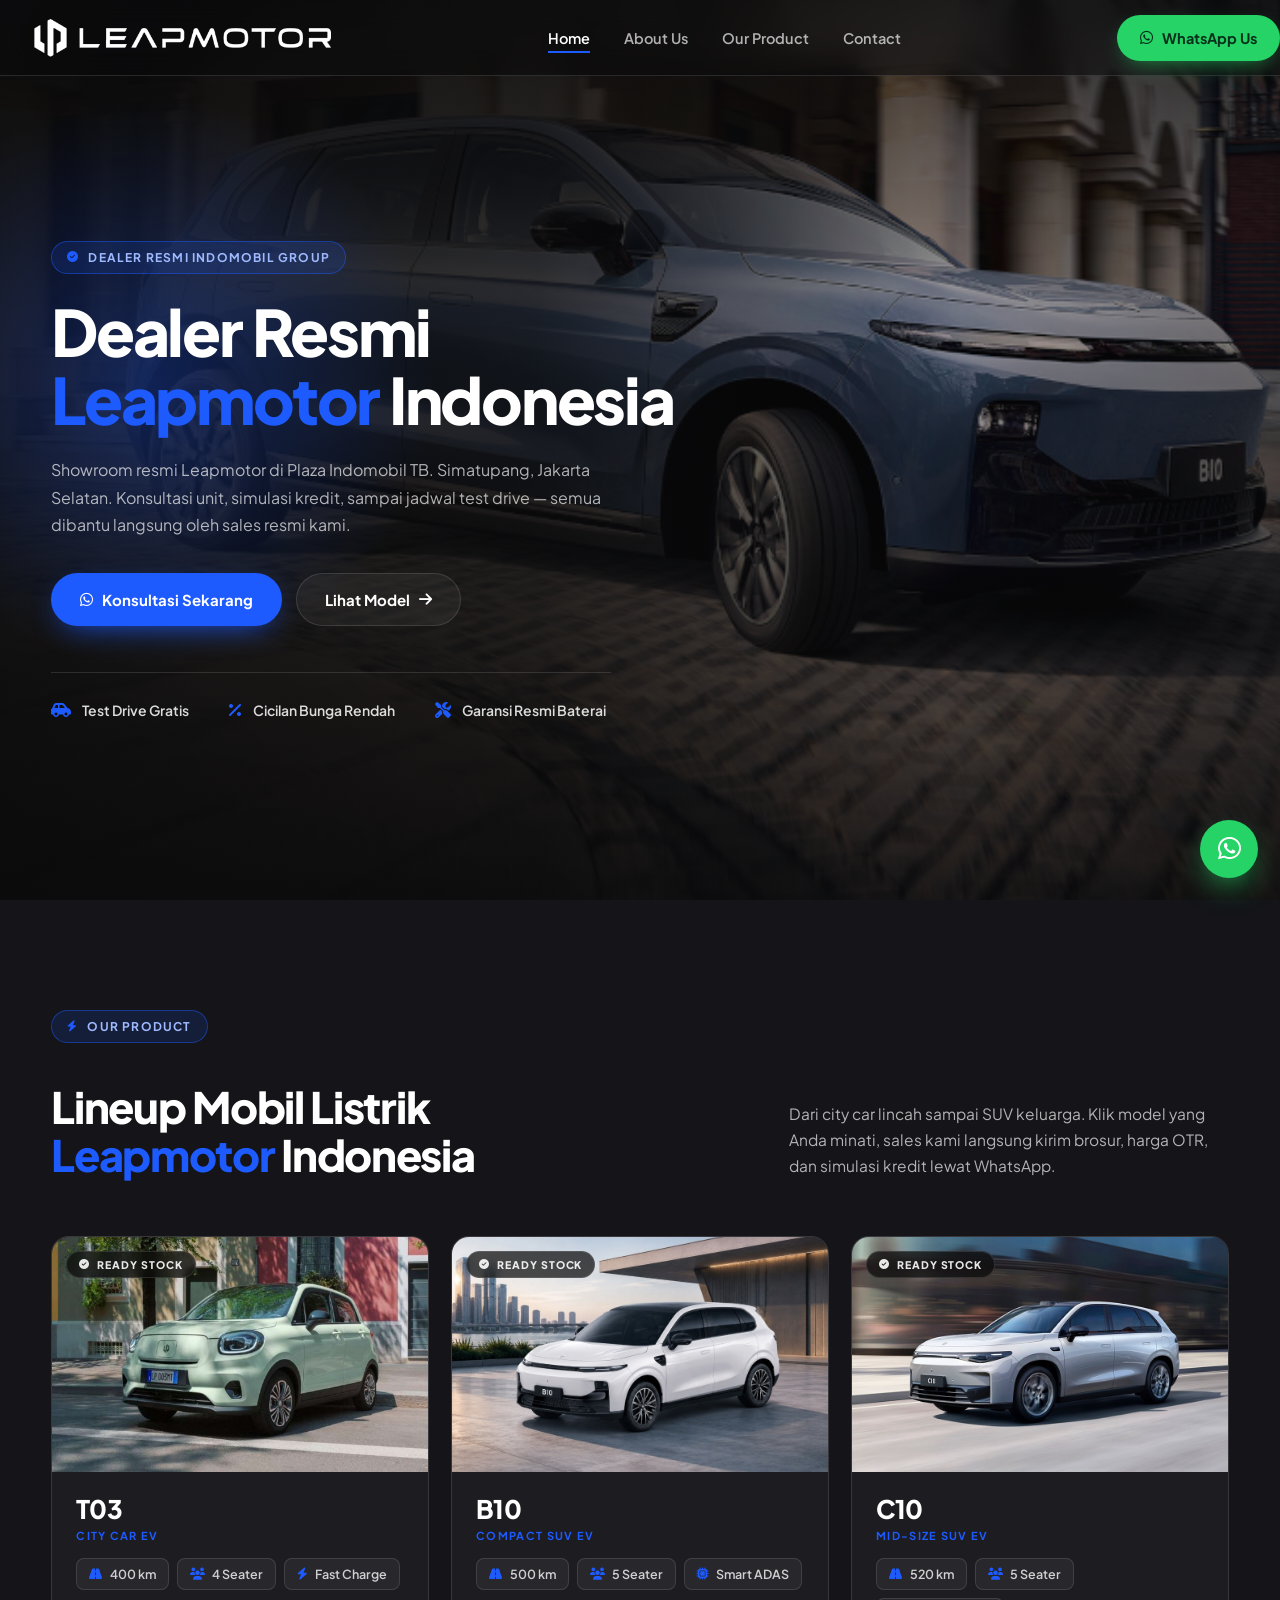
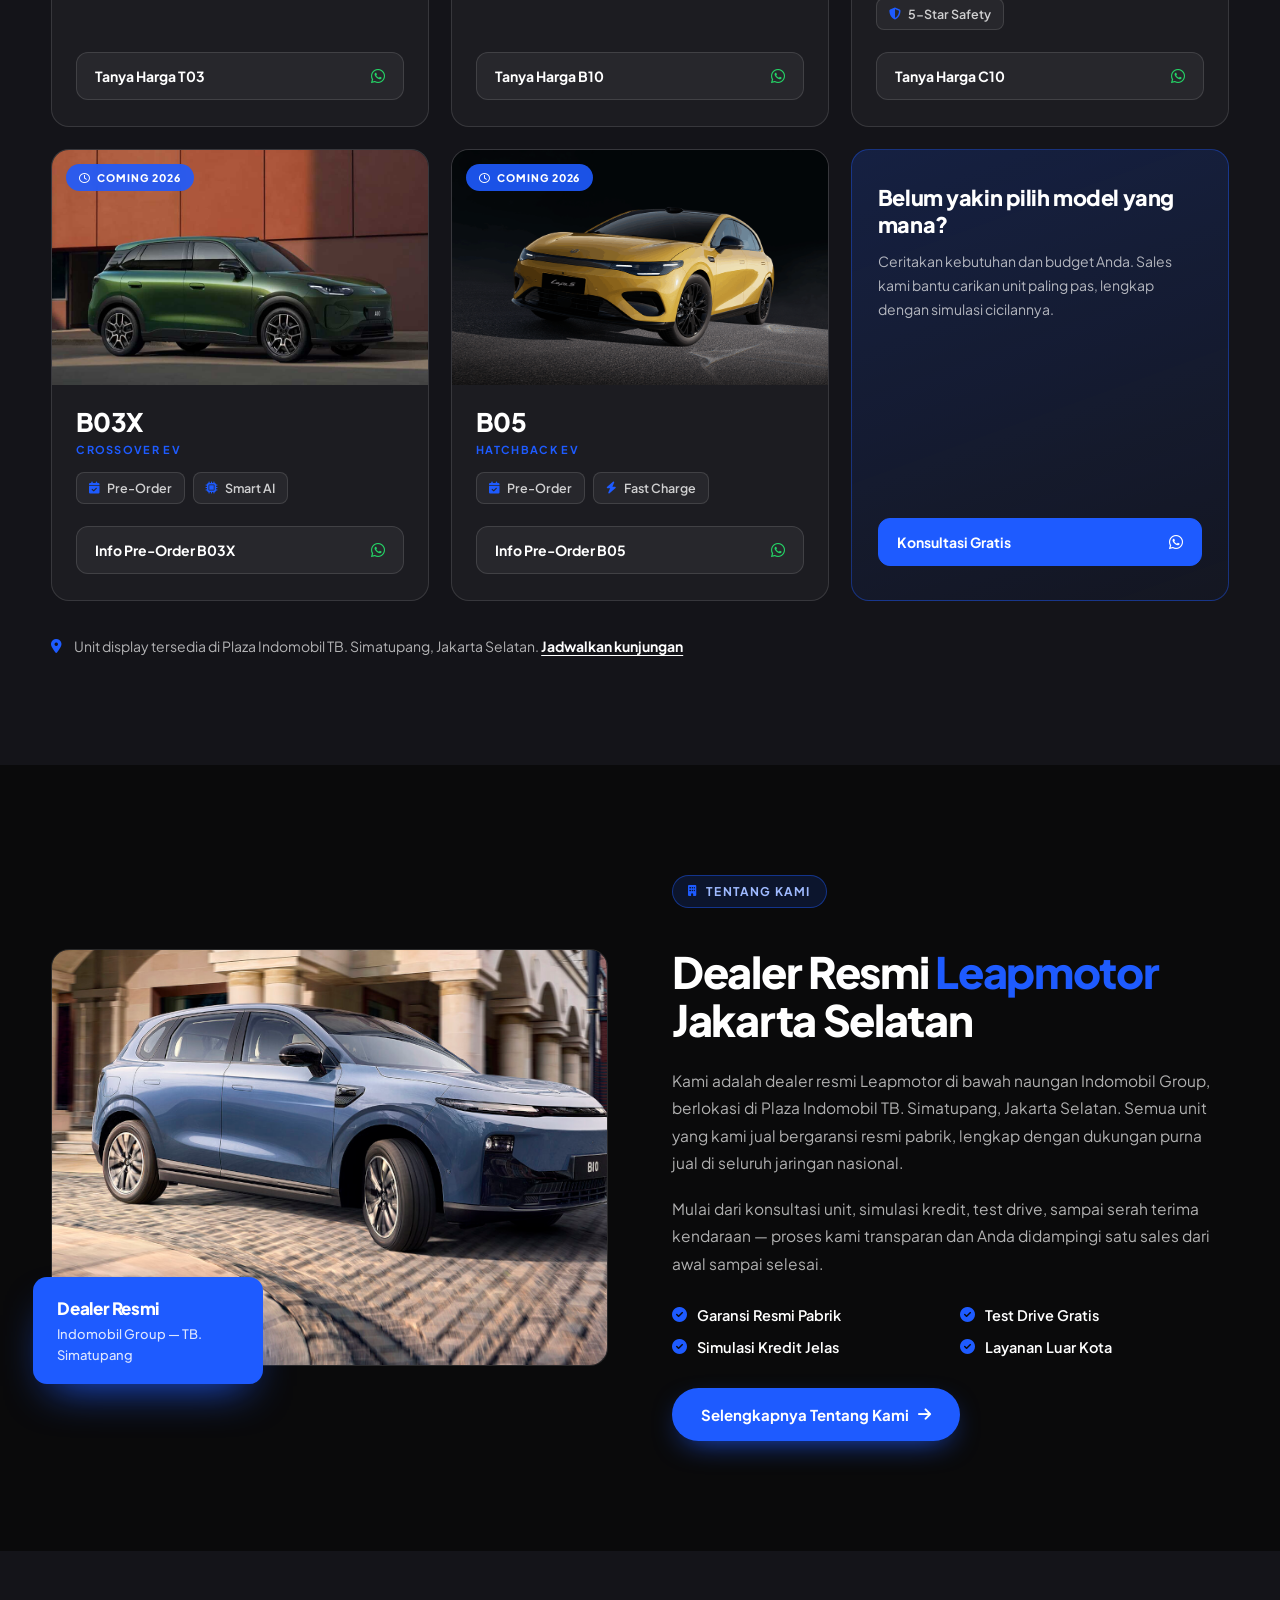
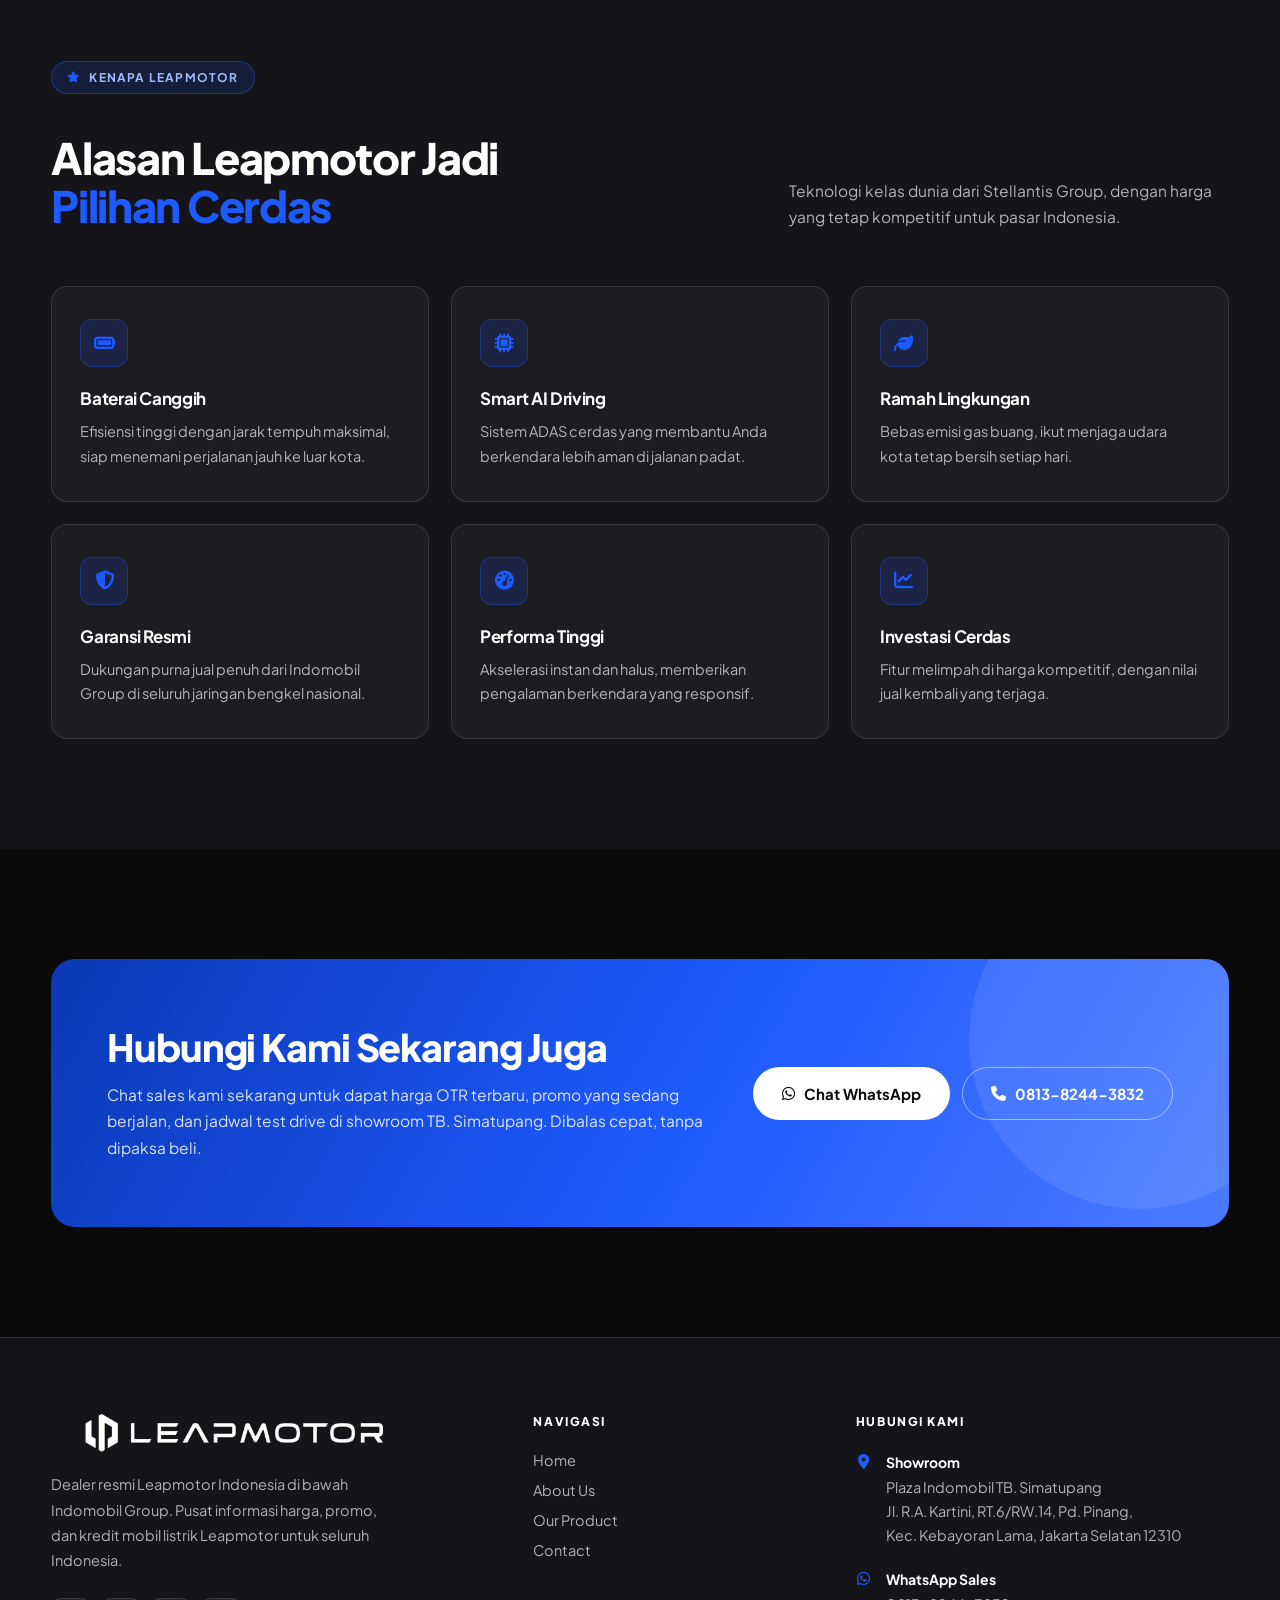
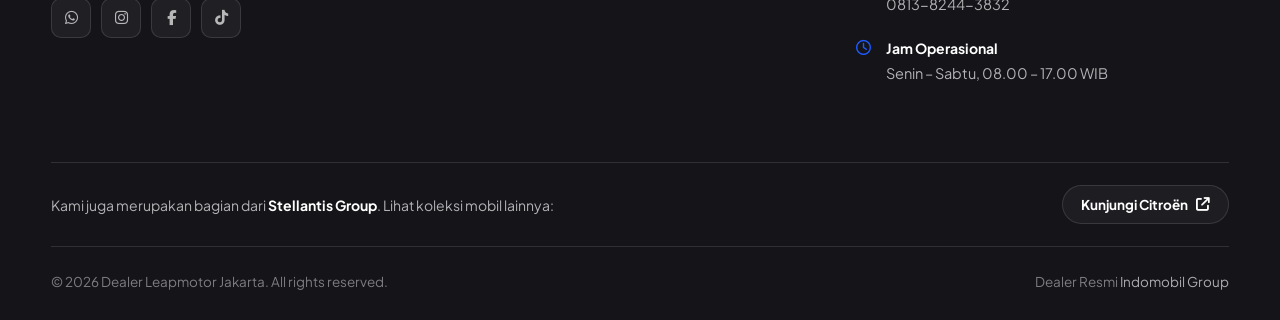
==== index.html @ 5d6b68a1 "Add files via upload" ====
<!DOCTYPE html>
<html lang="id">
<head>
<meta charset="UTF-8">
<meta name="viewport" content="width=device-width, initial-scale=1.0">
<title>Dealer Resmi Leapmotor Indonesia | Showroom Jakarta TB. Simatupang</title>
<meta name="description" content="Dealer resmi Leapmotor Indonesia di Plaza Indomobil TB. Simatupang, Jakarta. Info harga, promo, kredit, dan test drive mobil listrik Leapmotor T03, B10, C10.">

<link rel="preconnect" href="https://fonts.googleapis.com">
<link rel="preconnect" href="https://fonts.gstatic.com" crossorigin>
<link href="https://fonts.googleapis.com/css2?family=Plus+Jakarta+Sans:wght@400;500;600;700;800&display=swap" rel="stylesheet">
<link rel="stylesheet" href="https://cdnjs.cloudflare.com/ajax/libs/font-awesome/6.5.2/css/all.min.css">
<link rel="stylesheet" href="assets/style.css">
</head>
<body>

<!-- ============ NAVBAR ============ -->
<header class="nav" id="nav">
  <div class="wrap nav__inner">
    <a href="index.html" class="brand" aria-label="Dealer Leapmotor Jakarta">
      <img src="assets/logo.png" alt="Leapmotor">
    </a>

    <nav class="menu" id="menu">
      <a href="index.html" class="is-active">Home</a>
      <a href="about.html">About Us</a>
      <a href="product.html">Our Product</a>
      <a href="contact.html">Contact</a>
    </nav>

    <div class="nav__right">
      <a href="https://wa.me/6281382443832" target="_blank" class="btn btn--wa">
        <i class="fa-brands fa-whatsapp"></i> WhatsApp Us
      </a>
      <button class="burger" id="burger" aria-label="Buka menu" aria-expanded="false"><i class="fa-solid fa-bars"></i></button>
    </div>
  </div>
</header>

<!-- ============ HERO ============ -->
<section class="hero">
  <div class="hero__bg">
    <img src="assets/hero-leapmotor.jpg" alt="Showroom Leapmotor Jakarta">
  </div>
  <div class="hero__glow"></div>

  <div class="wrap">
    <div class="hero__content">
      <span class="eyebrow"><i class="fa-solid fa-circle-check"></i> Dealer Resmi Indomobil Group</span>

      <h1>Dealer Resmi <em>Leapmotor</em> Indonesia</h1>

      <p>
        Showroom resmi Leapmotor di Plaza Indomobil TB. Simatupang, Jakarta Selatan.
        Konsultasi unit, simulasi kredit, sampai jadwal test drive &mdash; semua dibantu langsung
        oleh sales resmi kami.
      </p>

      <div class="hero__cta">
        <a href="https://wa.me/6281382443832" target="_blank" class="btn btn--primary btn--lg">
          <i class="fa-brands fa-whatsapp"></i> Konsultasi Sekarang
        </a>
        <a href="product.html" class="btn btn--ghost btn--lg">
          Lihat Model <i class="fa-solid fa-arrow-right"></i>
        </a>
      </div>

      <div class="hero__stats">
        <div class="stat"><i class="fa-solid fa-car-side"></i><span>Test Drive Gratis</span></div>
        <div class="stat"><i class="fa-solid fa-percent"></i><span>Cicilan Bunga Rendah</span></div>
        <div class="stat"><i class="fa-solid fa-screwdriver-wrench"></i><span>Garansi Resmi Baterai</span></div>
      </div>
    </div>
  </div>
</section>

<!-- ============ OUR PRODUCT ============ -->
<section class="section section--alt">
  <div class="wrap">

    <div class="section__head">
      <div>
        <span class="eyebrow"><i class="fa-solid fa-bolt"></i> Our Product</span>
        <h2 class="section__title">Lineup Mobil Listrik <em>Leapmotor</em> Indonesia</h2>
      </div>
      <p>
        Dari city car lincah sampai SUV keluarga. Klik model yang Anda minati,
        sales kami langsung kirim brosur, harga OTR, dan simulasi kredit lewat WhatsApp.
      </p>
    </div>

    <div class="models">

      <article class="model">
        <div class="model__media">
          <span class="model__tag"><i class="fa-solid fa-circle-check"></i> Ready Stock</span>
          <img src="assets/leapmotor-t03.jpg" alt="Leapmotor T03">
        </div>
        <div class="model__body">
          <h3 class="model__name">T03</h3>
          <span class="model__type">City Car EV</span>
          <div class="model__specs">
            <span class="spec"><i class="fa-solid fa-road"></i> 400 km</span>
            <span class="spec"><i class="fa-solid fa-users"></i> 4 Seater</span>
            <span class="spec"><i class="fa-solid fa-bolt"></i> Fast Charge</span>
          </div>
          <a class="model__cta" target="_blank"
             href="https://wa.me/6281382443832?text=Halo%2C%20saya%20mau%20tanya%20harga%20dan%20promo%20Leapmotor%20T03">
            Tanya Harga T03 <i class="fa-brands fa-whatsapp"></i>
          </a>
        </div>
      </article>

      <article class="model">
        <div class="model__media">
          <span class="model__tag"><i class="fa-solid fa-circle-check"></i> Ready Stock</span>
          <img src="assets/leapmotor-b10.jpg" alt="Leapmotor B10">
        </div>
        <div class="model__body">
          <h3 class="model__name">B10</h3>
          <span class="model__type">Compact SUV EV</span>
          <div class="model__specs">
            <span class="spec"><i class="fa-solid fa-road"></i> 500 km</span>
            <span class="spec"><i class="fa-solid fa-users"></i> 5 Seater</span>
            <span class="spec"><i class="fa-solid fa-microchip"></i> Smart ADAS</span>
          </div>
          <a class="model__cta" target="_blank"
             href="https://wa.me/6281382443832?text=Halo%2C%20saya%20mau%20tanya%20harga%20dan%20promo%20Leapmotor%20B10">
            Tanya Harga B10 <i class="fa-brands fa-whatsapp"></i>
          </a>
        </div>
      </article>

      <article class="model">
        <div class="model__media">
          <span class="model__tag"><i class="fa-solid fa-circle-check"></i> Ready Stock</span>
          <img src="assets/leapmotor-c10.jpg" alt="Leapmotor C10">
        </div>
        <div class="model__body">
          <h3 class="model__name">C10</h3>
          <span class="model__type">Mid-Size SUV EV</span>
          <div class="model__specs">
            <span class="spec"><i class="fa-solid fa-road"></i> 520 km</span>
            <span class="spec"><i class="fa-solid fa-users"></i> 5 Seater</span>
            <span class="spec"><i class="fa-solid fa-shield-halved"></i> 5-Star Safety</span>
          </div>
          <a class="model__cta" target="_blank"
             href="https://wa.me/6281382443832?text=Halo%2C%20saya%20mau%20tanya%20harga%20dan%20promo%20Leapmotor%20C10">
            Tanya Harga C10 <i class="fa-brands fa-whatsapp"></i>
          </a>
        </div>
      </article>

      <article class="model">
        <div class="model__media">
          <span class="model__tag model__tag--soon"><i class="fa-regular fa-clock"></i> Coming 2026</span>
          <img src="assets/leapmotor-b03x.jpg" alt="Leapmotor B03X">
        </div>
        <div class="model__body">
          <h3 class="model__name">B03X</h3>
          <span class="model__type">Crossover EV</span>
          <div class="model__specs">
            <span class="spec"><i class="fa-solid fa-calendar-check"></i> Pre-Order</span>
            <span class="spec"><i class="fa-solid fa-microchip"></i> Smart AI</span>
          </div>
          <a class="model__cta" target="_blank"
             href="https://wa.me/6281382443832?text=Halo%2C%20saya%20mau%20info%20pre-order%20Leapmotor%20B03X">
            Info Pre-Order B03X <i class="fa-brands fa-whatsapp"></i>
          </a>
        </div>
      </article>

      <article class="model">
        <div class="model__media">
          <span class="model__tag model__tag--soon"><i class="fa-regular fa-clock"></i> Coming 2026</span>
          <img src="assets/leapmotor-b05.jpg" alt="Leapmotor B05">
        </div>
        <div class="model__body">
          <h3 class="model__name">B05</h3>
          <span class="model__type">Hatchback EV</span>
          <div class="model__specs">
            <span class="spec"><i class="fa-solid fa-calendar-check"></i> Pre-Order</span>
            <span class="spec"><i class="fa-solid fa-bolt"></i> Fast Charge</span>
          </div>
          <a class="model__cta" target="_blank"
             href="https://wa.me/6281382443832?text=Halo%2C%20saya%20mau%20info%20pre-order%20Leapmotor%20B05">
            Info Pre-Order B05 <i class="fa-brands fa-whatsapp"></i>
          </a>
        </div>
      </article>

      <article class="model model--cta">
        <div class="model__body">
          <h3>Belum yakin pilih model yang mana?</h3>
          <p>
            Ceritakan kebutuhan dan budget Anda. Sales kami bantu carikan unit paling pas,
            lengkap dengan simulasi cicilannya.
          </p>
          <a class="model__cta" target="_blank"
             href="https://wa.me/6281382443832?text=Halo%2C%20saya%20mau%20konsultasi%20pilih%20model%20Leapmotor%20yang%20sesuai%20kebutuhan%20saya">
            Konsultasi Gratis <i class="fa-brands fa-whatsapp"></i>
          </a>
        </div>
      </article>

    </div>

    <div class="models__note">
      <i class="fa-solid fa-location-dot"></i>
      <span>Unit display tersedia di Plaza Indomobil TB. Simatupang, Jakarta Selatan. <a href="contact.html">Jadwalkan kunjungan</a></span>
    </div>

  </div>
</section>

<!-- ============ ABOUT ============ -->
<section class="section">
  <div class="wrap">
    <div class="about">

      <div class="about__media">
        <img src="assets/showroom-leapmotor.jpg" alt="Showroom Leapmotor Plaza Indomobil TB Simatupang">
        <div class="about__badge">
          <strong>Dealer Resmi</strong>
          <span>Indomobil Group &mdash; TB. Simatupang</span>
        </div>
      </div>

      <div class="about__body">
        <span class="eyebrow"><i class="fa-solid fa-building"></i> Tentang Kami</span>
        <h2 class="section__title">Dealer Resmi <em>Leapmotor</em> Jakarta Selatan</h2>

        <p style="margin-top:22px">
          Kami adalah dealer resmi Leapmotor di bawah naungan Indomobil Group, berlokasi di
          Plaza Indomobil TB. Simatupang, Jakarta Selatan. Semua unit yang kami jual bergaransi
          resmi pabrik, lengkap dengan dukungan purna jual di seluruh jaringan nasional.
        </p>
        <p>
          Mulai dari konsultasi unit, simulasi kredit, test drive, sampai serah terima kendaraan &mdash;
          proses kami transparan dan Anda didampingi satu sales dari awal sampai selesai.
        </p>

        <div class="about__list">
          <div><i class="fa-solid fa-circle-check"></i> Garansi Resmi Pabrik</div>
          <div><i class="fa-solid fa-circle-check"></i> Test Drive Gratis</div>
          <div><i class="fa-solid fa-circle-check"></i> Simulasi Kredit Jelas</div>
          <div><i class="fa-solid fa-circle-check"></i> Layanan Luar Kota</div>
        </div>

        <a href="about.html" class="btn btn--primary btn--lg">
          Selengkapnya Tentang Kami <i class="fa-solid fa-arrow-right"></i>
        </a>
      </div>

    </div>
  </div>
</section>

<!-- ============ WHY CHOOSE US ============ -->
<section class="section section--alt">
  <div class="wrap">

    <div class="section__head">
      <div>
        <span class="eyebrow"><i class="fa-solid fa-star"></i> Kenapa Leapmotor</span>
        <h2 class="section__title">Alasan Leapmotor Jadi <em>Pilihan Cerdas</em></h2>
      </div>
      <p>
        Teknologi kelas dunia dari Stellantis Group, dengan harga yang tetap kompetitif
        untuk pasar Indonesia.
      </p>
    </div>

    <div class="why">
      <div class="why__card">
        <div class="why__icon"><i class="fa-solid fa-battery-full"></i></div>
        <h3>Baterai Canggih</h3>
        <p>Efisiensi tinggi dengan jarak tempuh maksimal, siap menemani perjalanan jauh ke luar kota.</p>
      </div>
      <div class="why__card">
        <div class="why__icon"><i class="fa-solid fa-microchip"></i></div>
        <h3>Smart AI Driving</h3>
        <p>Sistem ADAS cerdas yang membantu Anda berkendara lebih aman di jalanan padat.</p>
      </div>
      <div class="why__card">
        <div class="why__icon"><i class="fa-solid fa-leaf"></i></div>
        <h3>Ramah Lingkungan</h3>
        <p>Bebas emisi gas buang, ikut menjaga udara kota tetap bersih setiap hari.</p>
      </div>
      <div class="why__card">
        <div class="why__icon"><i class="fa-solid fa-shield-halved"></i></div>
        <h3>Garansi Resmi</h3>
        <p>Dukungan purna jual penuh dari Indomobil Group di seluruh jaringan bengkel nasional.</p>
      </div>
      <div class="why__card">
        <div class="why__icon"><i class="fa-solid fa-gauge-high"></i></div>
        <h3>Performa Tinggi</h3>
        <p>Akselerasi instan dan halus, memberikan pengalaman berkendara yang responsif.</p>
      </div>
      <div class="why__card">
        <div class="why__icon"><i class="fa-solid fa-chart-line"></i></div>
        <h3>Investasi Cerdas</h3>
        <p>Fitur melimpah di harga kompetitif, dengan nilai jual kembali yang terjaga.</p>
      </div>
    </div>

  </div>
</section>

<!-- ============ CTA BAND ============ -->
<section class="section">
  <div class="wrap">
    <div class="cta-band">
      <div class="cta-band__text">
        <h2>Hubungi Kami Sekarang Juga</h2>
        <p>
          Chat sales kami sekarang untuk dapat harga OTR terbaru, promo yang sedang berjalan,
          dan jadwal test drive di showroom TB. Simatupang. Dibalas cepat, tanpa dipaksa beli.
        </p>
      </div>
      <div class="cta-band__actions">
        <a href="https://wa.me/6281382443832" target="_blank" class="btn btn--white btn--lg">
          <i class="fa-brands fa-whatsapp"></i> Chat WhatsApp
        </a>
        <a href="tel:081382443832" class="btn btn--outline btn--lg">
          <i class="fa-solid fa-phone"></i> 0813-8244-3832
        </a>
      </div>
    </div>
  </div>
</section>

<!-- ============ FOOTER ============ -->
<footer class="footer">
  <div class="wrap">

    <div class="footer__grid">
      <div class="footer__brand">
        <a href="index.html" class="brand" aria-label="Dealer Leapmotor Jakarta">
          <img src="assets/logo.png" alt="Leapmotor">
        </a>
        <p>
          Dealer resmi Leapmotor Indonesia di bawah Indomobil Group. Pusat informasi harga,
          promo, dan kredit mobil listrik Leapmotor untuk seluruh Indonesia.
        </p>
        <div class="socials">
          <a href="https://wa.me/6281382443832" target="_blank" aria-label="WhatsApp"><i class="fa-brands fa-whatsapp"></i></a>
          <a href="#" aria-label="Instagram"><i class="fa-brands fa-instagram"></i></a>
          <a href="#" aria-label="Facebook"><i class="fa-brands fa-facebook-f"></i></a>
          <a href="#" aria-label="TikTok"><i class="fa-brands fa-tiktok"></i></a>
        </div>
      </div>

      <div>
        <h4>Navigasi</h4>
        <div class="footer__links">
          <a href="index.html">Home</a>
          <a href="about.html">About Us</a>
          <a href="product.html">Our Product</a>
          <a href="contact.html">Contact</a>
        </div>
      </div>

      <div>
        <h4>Hubungi Kami</h4>
        <div class="contact-item">
          <i class="fa-solid fa-location-dot"></i>
          <div>
            <strong>Showroom</strong>
            Plaza Indomobil TB. Simatupang<br>
            Jl. R.A. Kartini, RT.6/RW.14, Pd. Pinang,<br>
            Kec. Kebayoran Lama, Jakarta Selatan 12310
          </div>
        </div>
        <div class="contact-item">
          <i class="fa-brands fa-whatsapp"></i>
          <div>
            <strong>WhatsApp Sales</strong>
            <a href="https://wa.me/6281382443832" target="_blank">0813-8244-3832</a>
          </div>
        </div>
        <div class="contact-item">
          <i class="fa-regular fa-clock"></i>
          <div>
            <strong>Jam Operasional</strong>
            Senin &ndash; Sabtu, 08.00 &ndash; 17.00 WIB
          </div>
        </div>
      </div>
    </div>

    <div class="stellantis">
      <p>Kami juga merupakan bagian dari <strong style="color:#fff">Stellantis Group</strong>. Lihat koleksi mobil lainnya:</p>
      <a href="https://citroenbekasi.com/" target="_blank">
        Kunjungi Citro&euml;n <i class="fa-solid fa-arrow-up-right-from-square"></i>
      </a>
    </div>

    <div class="footer__bottom">
      <span>&copy; 2026 Dealer Leapmotor Jakarta. All rights reserved.</span>
      <span>Dealer Resmi <a href="#">Indomobil Group</a></span>
    </div>

  </div>
</footer>

<a href="https://wa.me/6281382443832" target="_blank" class="wa-float" aria-label="Chat WhatsApp">
  <i class="fa-brands fa-whatsapp"></i>
</a>

<script src="assets/script.js"></script>
</body>
</html>
---- assets/style.css ----
/* ============================================================
   DEALER LEAPMOTOR JAKARTA — GLOBAL STYLESHEET
   Font: Plus Jakarta Sans | Icons: Font Awesome 6
   ============================================================ */

:root{
  --ink:#0A0A0B;
  --ink-soft:#141419;
  --blue:#1E5BFF;
  --blue-deep:#0B39B5;
  --wa:#25D366;
  --white:#FFFFFF;
  --muted:rgba(255,255,255,.68);
  --line:rgba(255,255,255,.12);
  --nav-h:76px;
}

*{margin:0;padding:0;box-sizing:border-box}
html{scroll-behavior:smooth}
body{
  font-family:'Plus Jakarta Sans',system-ui,sans-serif;
  background:var(--ink);
  color:var(--white);
  -webkit-font-smoothing:antialiased;
}
a{text-decoration:none;color:inherit}
img{max-width:100%;display:block}
:focus-visible{outline:2px solid var(--blue);outline-offset:3px;border-radius:4px}

.wrap{width:min(1240px,92%);margin-inline:auto}

/* ================= BUTTONS ================= */
.btn{
  display:inline-flex;align-items:center;justify-content:center;gap:9px;
  font-family:inherit;font-size:14.5px;font-weight:700;
  padding:13px 22px;border-radius:999px;border:1px solid transparent;
  cursor:pointer;white-space:nowrap;
  transition:transform .18s ease, box-shadow .25s ease, background .2s ease;
}
.btn i{font-size:15px}
.btn--lg{padding:16px 28px;font-size:15px}
.btn--wa{background:var(--wa);color:#06301A;box-shadow:0 8px 24px -10px rgba(37,211,102,.8)}
.btn--wa:hover{transform:translateY(-2px);box-shadow:0 14px 30px -10px rgba(37,211,102,.9)}
.btn--primary{background:var(--blue);color:#fff;box-shadow:0 10px 30px -12px rgba(30,91,255,.95)}
.btn--primary:hover{transform:translateY(-2px);background:#3A70FF}
.btn--ghost{background:rgba(255,255,255,.05);color:#fff;border-color:var(--line)}
.btn--ghost:hover{background:rgba(255,255,255,.12);transform:translateY(-2px)}
.btn--white{background:#fff;color:var(--ink)}
.btn--white:hover{transform:translateY(-2px);background:#EDF1FF}
.btn--outline{background:transparent;color:#fff;border-color:rgba(255,255,255,.5)}
.btn--outline:hover{background:rgba(255,255,255,.14);transform:translateY(-2px)}

/* ================= NAVBAR ================= */
.nav{
  position:fixed;inset:0 0 auto 0;z-index:50;
  height:var(--nav-h);display:flex;align-items:center;
  background:rgba(10,10,11,.55);
  backdrop-filter:blur(14px);-webkit-backdrop-filter:blur(14px);
  border-bottom:1px solid var(--line);
  transition:background .3s ease;
}
.nav.scrolled{background:rgba(10,10,11,.94)}
.nav--solid{background:rgba(10,10,11,.94)}
.nav__inner{display:flex;align-items:center;justify-content:space-between;gap:24px;width:100%}

.brand{display:flex;align-items:center}
.brand img{height:38px;width:auto;object-fit:contain}

.menu{display:flex;align-items:center;gap:34px}
.menu a{
  position:relative;font-size:14.5px;font-weight:600;color:var(--muted);
  padding:6px 0;transition:color .2s ease;
}
.menu a::after{
  content:"";position:absolute;left:0;bottom:0;height:2px;width:0;
  background:var(--blue);transition:width .25s ease;
}
.menu a:hover{color:var(--white)}
.menu a:hover::after{width:100%}
.menu a.is-active{color:var(--white)}
.menu a.is-active::after{width:100%}

.nav__right{display:flex;align-items:center;gap:12px}
.burger{
  display:none;background:none;border:1px solid var(--line);color:#fff;
  width:42px;height:42px;border-radius:10px;font-size:16px;cursor:pointer;
}

/* ================= HERO (HOME) ================= */
.hero{
  position:relative;min-height:100svh;display:flex;align-items:center;
  padding:calc(var(--nav-h) + 72px) 0 88px;overflow:hidden;
}
.hero__bg{position:absolute;inset:0;z-index:0}
.hero__bg img{width:100%;height:100%;object-fit:cover}
.hero__bg::after{
  content:"";position:absolute;inset:0;
  background:
    linear-gradient(90deg, rgba(10,10,11,.94) 0%, rgba(10,10,11,.82) 42%, rgba(10,10,11,.35) 75%, rgba(10,10,11,.55) 100%),
    linear-gradient(180deg, rgba(10,10,11,.7) 0%, rgba(10,10,11,0) 35%, rgba(10,10,11,.85) 100%);
}
.hero__glow{
  position:absolute;z-index:1;width:620px;height:620px;left:-160px;top:8%;
  background:radial-gradient(circle, rgba(30,91,255,.30) 0%, rgba(30,91,255,0) 65%);
  pointer-events:none;
}
.hero__content{position:relative;z-index:2;max-width:660px}
.hero h1{
  font-size:clamp(2.3rem,5.4vw,4rem);line-height:1.06;
  letter-spacing:-.035em;font-weight:800;margin-bottom:22px;
}
.hero h1 em{font-style:normal;color:var(--blue)}
.hero p{
  font-size:clamp(1rem,1.15vw,1.08rem);line-height:1.72;
  color:var(--muted);max-width:560px;margin-bottom:34px;
}
.hero__cta{display:flex;flex-wrap:wrap;gap:14px;margin-bottom:46px}
.hero__stats{
  display:flex;flex-wrap:wrap;gap:14px 40px;
  padding-top:28px;border-top:1px solid var(--line);max-width:560px;
}
.stat{display:flex;align-items:center;gap:11px}
.stat i{color:var(--blue);font-size:16px}
.stat span{font-size:14px;font-weight:600;color:rgba(255,255,255,.85)}

/* ================= PAGE HERO (INNER PAGES) ================= */
.page-hero{
  position:relative;overflow:hidden;
  padding:calc(var(--nav-h) + 88px) 0 88px;
  border-bottom:1px solid var(--line);
}
.page-hero__bg{position:absolute;inset:0;z-index:0}
.page-hero__bg img{width:100%;height:100%;object-fit:cover;opacity:.35}
.page-hero__bg::after{
  content:"";position:absolute;inset:0;
  background:linear-gradient(180deg, rgba(10,10,11,.88) 0%, rgba(10,10,11,.75) 50%, rgba(10,10,11,.97) 100%);
}
.page-hero__inner{position:relative;z-index:1;max-width:720px}
.page-hero h1{
  font-size:clamp(2rem,4.4vw,3.2rem);line-height:1.08;
  letter-spacing:-.035em;font-weight:800;margin-bottom:18px;
}
.page-hero h1 em{font-style:normal;color:var(--blue)}
.page-hero p{font-size:16px;line-height:1.75;color:var(--muted);max-width:600px}

.crumbs{
  display:flex;align-items:center;gap:9px;margin-bottom:20px;
  font-size:13px;font-weight:600;color:var(--muted);
}
.crumbs a:hover{color:#fff}
.crumbs i{font-size:9px;color:rgba(255,255,255,.35)}
.crumbs span{color:var(--blue)}

/* ================= SECTION SHELL ================= */
.section{padding:110px 0}
.section--alt{background:var(--ink-soft)}
.section__head{
  display:flex;align-items:flex-end;justify-content:space-between;gap:32px;margin-bottom:56px;
}
.section__head p{font-size:15.5px;line-height:1.7;color:var(--muted);max-width:440px}
.section__title{
  font-size:clamp(1.9rem,3.4vw,2.7rem);line-height:1.12;
  letter-spacing:-.03em;font-weight:800;margin-top:16px;max-width:520px;
}
.section__title em{font-style:normal;color:var(--blue)}

.eyebrow{
  display:inline-flex;align-items:center;gap:9px;
  padding:8px 15px;border-radius:999px;
  background:rgba(30,91,255,.14);border:1px solid rgba(30,91,255,.45);
  color:#9FBAFF;font-size:12px;font-weight:700;letter-spacing:.1em;text-transform:uppercase;
  margin-bottom:24px;
}
.eyebrow i{font-size:11px;color:var(--blue)}

/* ================= PRODUCT GRID ================= */
.models{display:grid;grid-template-columns:repeat(3,1fr);gap:22px}
.model{
  position:relative;display:flex;flex-direction:column;
  background:rgba(255,255,255,.035);border:1px solid var(--line);
  border-radius:18px;overflow:hidden;
  transition:border-color .28s ease, transform .28s ease, background .28s ease;
}
.model:hover{
  border-color:rgba(30,91,255,.55);
  background:rgba(30,91,255,.06);
  transform:translateY(-6px);
}
.model__media{
  position:relative;aspect-ratio:16/10;overflow:hidden;
  background:linear-gradient(160deg,#16161C,#0C0C10);
}
.model__media img{width:100%;height:100%;object-fit:cover;transition:transform .6s cubic-bezier(.2,.6,.2,1)}
.model:hover .model__media img{transform:scale(1.06)}
.model__tag{
  position:absolute;top:14px;left:14px;z-index:2;
  display:inline-flex;align-items:center;gap:7px;
  padding:6px 12px;border-radius:999px;
  font-size:10.5px;font-weight:800;letter-spacing:.09em;text-transform:uppercase;
  background:rgba(10,10,11,.72);backdrop-filter:blur(6px);
  border:1px solid var(--line);color:rgba(255,255,255,.9);
}
.model__tag--soon{background:rgba(30,91,255,.9);border-color:transparent;color:#fff}
.model__tag i{font-size:10px}
.model__body{display:flex;flex-direction:column;flex:1;padding:24px 24px 26px}
.model__name{font-size:1.6rem;font-weight:800;letter-spacing:-.03em;line-height:1;margin-bottom:8px}
.model__type{
  font-size:11px;font-weight:700;letter-spacing:.12em;text-transform:uppercase;
  color:var(--blue);margin-bottom:16px;
}
.model__desc{font-size:14px;line-height:1.7;color:var(--muted);margin-bottom:18px}
.model__specs{display:flex;flex-wrap:wrap;gap:8px;margin-bottom:22px}
.spec{
  display:inline-flex;align-items:center;gap:7px;
  padding:7px 12px;border-radius:8px;
  background:rgba(255,255,255,.05);border:1px solid var(--line);
  font-size:12.5px;font-weight:600;color:rgba(255,255,255,.78);
}
.spec i{font-size:12px;color:var(--blue)}
.model__cta{
  margin-top:auto;
  display:inline-flex;align-items:center;justify-content:space-between;gap:12px;
  width:100%;padding:14px 18px;border-radius:12px;
  background:rgba(255,255,255,.05);border:1px solid var(--line);
  font-size:14px;font-weight:700;color:#fff;
  transition:background .22s ease, border-color .22s ease;
}
.model__cta i{color:var(--wa);font-size:16px;transition:transform .22s ease}
.model__cta:hover{background:var(--wa);border-color:var(--wa);color:#06301A}
.model__cta:hover i{color:#06301A;transform:translateX(3px)}
.model--cta{background:linear-gradient(160deg,rgba(30,91,255,.18),rgba(30,91,255,.04));border-color:rgba(30,91,255,.4)}
.model--cta .model__body{justify-content:center;padding:34px 26px}
.model--cta h3{font-size:1.35rem;letter-spacing:-.02em;line-height:1.25;margin-bottom:12px;font-weight:800}
.model--cta p{font-size:14px;line-height:1.7;color:var(--muted);margin-bottom:24px}
.model--cta .model__cta{background:var(--blue);border-color:var(--blue)}
.model--cta .model__cta i{color:#fff}

.models__note{margin-top:36px;display:flex;align-items:center;gap:12px;font-size:14px;color:var(--muted)}
.models__note i{color:var(--blue)}
.models__note a{color:#fff;font-weight:700;text-decoration:underline;text-underline-offset:3px}

/* ================= ABOUT ================= */
.about{display:grid;grid-template-columns:1fr 1fr;gap:64px;align-items:center}
.about--flip .about__media{order:2}
.about__media{position:relative}
.about__media img{width:100%;aspect-ratio:4/3;object-fit:cover;border-radius:18px;border:1px solid var(--line)}
.about__badge{
  position:absolute;left:-18px;bottom:-18px;
  background:var(--blue);border-radius:14px;padding:20px 24px;max-width:230px;
  box-shadow:0 20px 44px -18px rgba(30,91,255,.9);
}
.about__badge strong{display:block;font-size:17px;font-weight:800;letter-spacing:-.02em;margin-bottom:3px}
.about__badge span{font-size:13px;font-weight:500;color:rgba(255,255,255,.85)}
.about__body p{font-size:15.5px;line-height:1.78;color:var(--muted);margin-bottom:18px}
.about__list{display:grid;grid-template-columns:1fr 1fr;gap:14px 20px;margin:28px 0 32px}
.about__list div{display:flex;align-items:center;gap:10px;font-size:14.5px;font-weight:600}
.about__list i{color:var(--blue);font-size:15px}

/* ================= WHY ================= */
.why{display:grid;grid-template-columns:repeat(3,1fr);gap:22px}
.why__card{
  padding:32px 28px;border-radius:16px;
  background:rgba(255,255,255,.035);border:1px solid var(--line);
  transition:border-color .28s ease, background .28s ease, transform .28s ease;
}
.why__card:hover{border-color:rgba(30,91,255,.5);background:rgba(30,91,255,.07);transform:translateY(-5px)}
.why__icon{
  width:48px;height:48px;border-radius:12px;
  background:rgba(30,91,255,.15);border:1px solid rgba(30,91,255,.35);
  display:grid;place-items:center;font-size:19px;color:var(--blue);margin-bottom:20px;
}
.why__card h3{font-size:17px;font-weight:700;letter-spacing:-.02em;margin-bottom:10px}
.why__card p{font-size:14.5px;line-height:1.7;color:var(--muted)}

/* ================= STATS STRIP ================= */
.numbers{display:grid;grid-template-columns:repeat(4,1fr);gap:22px}
.number{padding:30px 26px;border-radius:16px;background:rgba(255,255,255,.035);border:1px solid var(--line)}
.number strong{display:block;font-size:2.2rem;font-weight:800;letter-spacing:-.04em;color:var(--blue);margin-bottom:6px}
.number span{font-size:14px;font-weight:600;color:var(--muted)}

/* ================= CTA BAND ================= */
.cta-band{
  position:relative;overflow:hidden;border-radius:24px;
  background:linear-gradient(120deg,var(--blue-deep) 0%,var(--blue) 55%,#4C7BFF 100%);
  padding:66px 56px;
  display:flex;align-items:center;justify-content:space-between;gap:40px;flex-wrap:wrap;
}
.cta-band::after{
  content:"";position:absolute;right:-80px;top:-90px;
  width:340px;height:340px;border-radius:50%;
  background:rgba(255,255,255,.09);pointer-events:none;
}
.cta-band__text{position:relative;z-index:1;max-width:600px}
.cta-band h2{font-size:clamp(1.7rem,3vw,2.35rem);line-height:1.15;letter-spacing:-.03em;font-weight:800;margin-bottom:14px}
.cta-band p{font-size:15.5px;line-height:1.7;color:rgba(255,255,255,.85)}
.cta-band__actions{position:relative;z-index:1;display:flex;flex-wrap:wrap;gap:12px}

/* ================= CONTACT ================= */
.contact-grid{display:grid;grid-template-columns:1fr 1.15fr;gap:56px;align-items:start}

.info-card{
  display:flex;gap:16px;padding:24px;border-radius:14px;
  background:rgba(255,255,255,.035);border:1px solid var(--line);
  margin-bottom:16px;transition:border-color .25s ease, background .25s ease;
}
.info-card:hover{border-color:rgba(30,91,255,.5);background:rgba(30,91,255,.06)}
.info-card__icon{
  width:44px;height:44px;flex-shrink:0;border-radius:11px;
  background:rgba(30,91,255,.15);border:1px solid rgba(30,91,255,.35);
  display:grid;place-items:center;font-size:17px;color:var(--blue);
}
.info-card h3{font-size:15px;font-weight:700;margin-bottom:6px}
.info-card p{font-size:14.5px;line-height:1.65;color:var(--muted)}
.info-card a{color:var(--muted)}
.info-card a:hover{color:var(--blue)}

.form-card{
  padding:36px;border-radius:18px;
  background:rgba(255,255,255,.035);border:1px solid var(--line);
}
.form-card h2{font-size:1.5rem;font-weight:800;letter-spacing:-.025em;margin-bottom:8px}
.form-card > p{font-size:14.5px;line-height:1.7;color:var(--muted);margin-bottom:30px}

.field{margin-bottom:20px}
.field label{
  display:block;font-size:12.5px;font-weight:700;letter-spacing:.05em;
  text-transform:uppercase;color:rgba(255,255,255,.75);margin-bottom:9px;
}
.field input,.field select,.field textarea{
  width:100%;font-family:inherit;font-size:15px;color:#fff;
  padding:14px 16px;border-radius:11px;
  background:rgba(255,255,255,.05);border:1px solid var(--line);
  transition:border-color .2s ease, background .2s ease;
}
.field textarea{resize:vertical;min-height:110px;line-height:1.6}
.field input::placeholder,.field textarea::placeholder{color:rgba(255,255,255,.35)}
.field input:focus,.field select:focus,.field textarea:focus{
  outline:none;border-color:var(--blue);background:rgba(30,91,255,.08);
}
.field select{
  appearance:none;cursor:pointer;
  background-image:url("data:image/svg+xml;charset=utf-8,%3Csvg xmlns='http://www.w3.org/2000/svg' viewBox='0 0 24 24' fill='none' stroke='%23ffffff' stroke-width='2'%3E%3Cpath d='M6 9l6 6 6-6'/%3E%3C/svg%3E");
  background-repeat:no-repeat;background-position:right 14px center;background-size:18px;
  padding-right:44px;
}
.field select option{background:var(--ink-soft);color:#fff}
.field--row{display:grid;grid-template-columns:1fr 1fr;gap:16px}
.form-card .btn{width:100%}
.form-note{
  display:flex;align-items:center;gap:9px;margin-top:16px;
  font-size:13px;color:rgba(255,255,255,.5);
}
.form-note i{color:var(--wa)}

.map{
  margin-top:24px;border-radius:18px;overflow:hidden;
  border:1px solid var(--line);height:340px;
}
.map iframe{width:100%;height:100%;border:0;filter:grayscale(1) invert(.92) contrast(.85)}

/* ================= FAQ ================= */
.faq{max-width:820px;margin-inline:auto}
.faq__item{border-bottom:1px solid var(--line)}
.faq__q{
  width:100%;display:flex;align-items:center;justify-content:space-between;gap:20px;
  padding:24px 0;background:none;border:none;cursor:pointer;
  font-family:inherit;font-size:16.5px;font-weight:700;color:#fff;text-align:left;
  transition:color .2s ease;
}
.faq__q:hover{color:var(--blue)}
.faq__q i{color:var(--blue);font-size:14px;flex-shrink:0;transition:transform .3s ease}
.faq__item.open .faq__q i{transform:rotate(45deg)}
.faq__a{max-height:0;overflow:hidden;transition:max-height .35s ease}
.faq__a p{font-size:15px;line-height:1.75;color:var(--muted);padding:0 0 24px}
.faq__item.open .faq__a{max-height:400px}

/* ================= FOOTER ================= */
.footer{background:var(--ink-soft);border-top:1px solid var(--line);padding:76px 0 0}
.footer__grid{display:grid;grid-template-columns:1.6fr 1fr 1.4fr;gap:56px;padding-bottom:56px}
.footer__brand p{font-size:14.5px;line-height:1.75;color:var(--muted);margin:20px 0 24px;max-width:340px}
.socials{display:flex;gap:10px}
.socials a{
  width:40px;height:40px;border-radius:10px;
  background:rgba(255,255,255,.05);border:1px solid var(--line);
  display:grid;place-items:center;font-size:15px;color:var(--muted);
  transition:all .22s ease;
}
.socials a:hover{background:var(--blue);border-color:var(--blue);color:#fff;transform:translateY(-2px)}
.footer h4{
  font-size:12px;font-weight:800;letter-spacing:.13em;text-transform:uppercase;
  color:#fff;margin-bottom:22px;
}
.footer__links{display:flex;flex-direction:column;gap:12px}
.footer__links a{font-size:14.5px;color:var(--muted);transition:color .2s ease,padding-left .2s ease}
.footer__links a:hover{color:#fff;padding-left:4px}
.contact-item{display:flex;gap:14px;margin-bottom:20px}
.contact-item i{color:var(--blue);font-size:15px;margin-top:3px;flex-shrink:0;width:16px;text-align:center}
.contact-item div{font-size:14.5px;line-height:1.65;color:var(--muted)}
.contact-item strong{display:block;color:#fff;font-weight:700;font-size:14px;margin-bottom:2px}
.contact-item a{color:var(--muted)}
.contact-item a:hover{color:var(--blue)}
.stellantis{
  border-top:1px solid var(--line);border-bottom:1px solid var(--line);padding:22px 0;
  display:flex;align-items:center;justify-content:space-between;gap:20px;flex-wrap:wrap;
}
.stellantis p{font-size:14px;color:var(--muted)}
.stellantis a{
  display:inline-flex;align-items:center;gap:8px;
  font-size:13.5px;font-weight:700;color:#fff;
  padding:10px 18px;border-radius:999px;
  border:1px solid var(--line);background:rgba(255,255,255,.04);
  transition:all .22s ease;
}
.stellantis a:hover{border-color:var(--blue);background:rgba(30,91,255,.14)}
.footer__bottom{
  padding:26px 0 30px;
  display:flex;align-items:center;justify-content:space-between;gap:16px;flex-wrap:wrap;
  font-size:13.5px;color:rgba(255,255,255,.45);
}
.footer__bottom a{color:rgba(255,255,255,.65)}
.footer__bottom a:hover{color:var(--blue)}

/* ================= FLOATING WA ================= */
.wa-float{
  position:fixed;right:22px;bottom:22px;z-index:60;
  width:58px;height:58px;border-radius:50%;
  background:var(--wa);color:#fff;
  display:grid;place-items:center;font-size:26px;
  box-shadow:0 12px 30px -8px rgba(37,211,102,.75);
  transition:transform .2s ease;
}
.wa-float:hover{transform:scale(1.08)}

/* ================= RESPONSIVE ================= */
@media (max-width:1080px){
  .models{grid-template-columns:repeat(2,1fr)}
  .why{grid-template-columns:repeat(2,1fr)}
  .numbers{grid-template-columns:repeat(2,1fr)}
  .about{grid-template-columns:1fr;gap:44px}
  .about--flip .about__media{order:0}
  .about__badge{left:auto;right:16px;bottom:-16px}
  .contact-grid{grid-template-columns:1fr;gap:44px}
  .footer__grid{grid-template-columns:1fr 1fr;gap:40px}
  .footer__brand{grid-column:1/-1}
}
@media (max-width:960px){
  .section{padding:80px 0}
  .section__head{flex-direction:column;align-items:flex-start;gap:20px;margin-bottom:40px}
  .cta-band{padding:44px 30px}
  .page-hero{padding:calc(var(--nav-h) + 64px) 0 64px}
  .menu{
    position:fixed;inset:var(--nav-h) 0 auto 0;
    flex-direction:column;align-items:stretch;gap:0;
    background:rgba(10,10,11,.98);border-bottom:1px solid var(--line);
    padding:8px 6% 22px;
    transform:translateY(-130%);transition:transform .35s cubic-bezier(.4,0,.2,1);
  }
  .menu.open{transform:translateY(0)}
  .menu a{padding:15px 0;border-bottom:1px solid var(--line);font-size:15.5px}
  .menu a::after{display:none}
  .nav .btn--wa{display:none}
  .burger{display:grid;place-items:center}
  .hero{padding-top:calc(var(--nav-h) + 56px)}
  .hero__bg::after{
    background:linear-gradient(180deg, rgba(10,10,11,.85) 0%, rgba(10,10,11,.72) 45%, rgba(10,10,11,.96) 100%);
  }
}
@media (max-width:640px){
  .models{grid-template-columns:1fr}
  .why{grid-template-columns:1fr}
  .numbers{grid-template-columns:1fr 1fr}
  .about__list{grid-template-columns:1fr}
  .footer__grid{grid-template-columns:1fr;gap:36px}
  .form-card{padding:26px 22px}
  .field--row{grid-template-columns:1fr}
  .cta-band__actions{width:100%}
  .cta-band__actions .btn{flex:1}
}
@media (max-width:520px){
  .hero__cta .btn{width:100%}
  .hero__stats{gap:14px 24px}
}
@media (prefers-reduced-motion:reduce){
  *{transition:none!important;animation:none!important;scroll-behavior:auto!important}
}
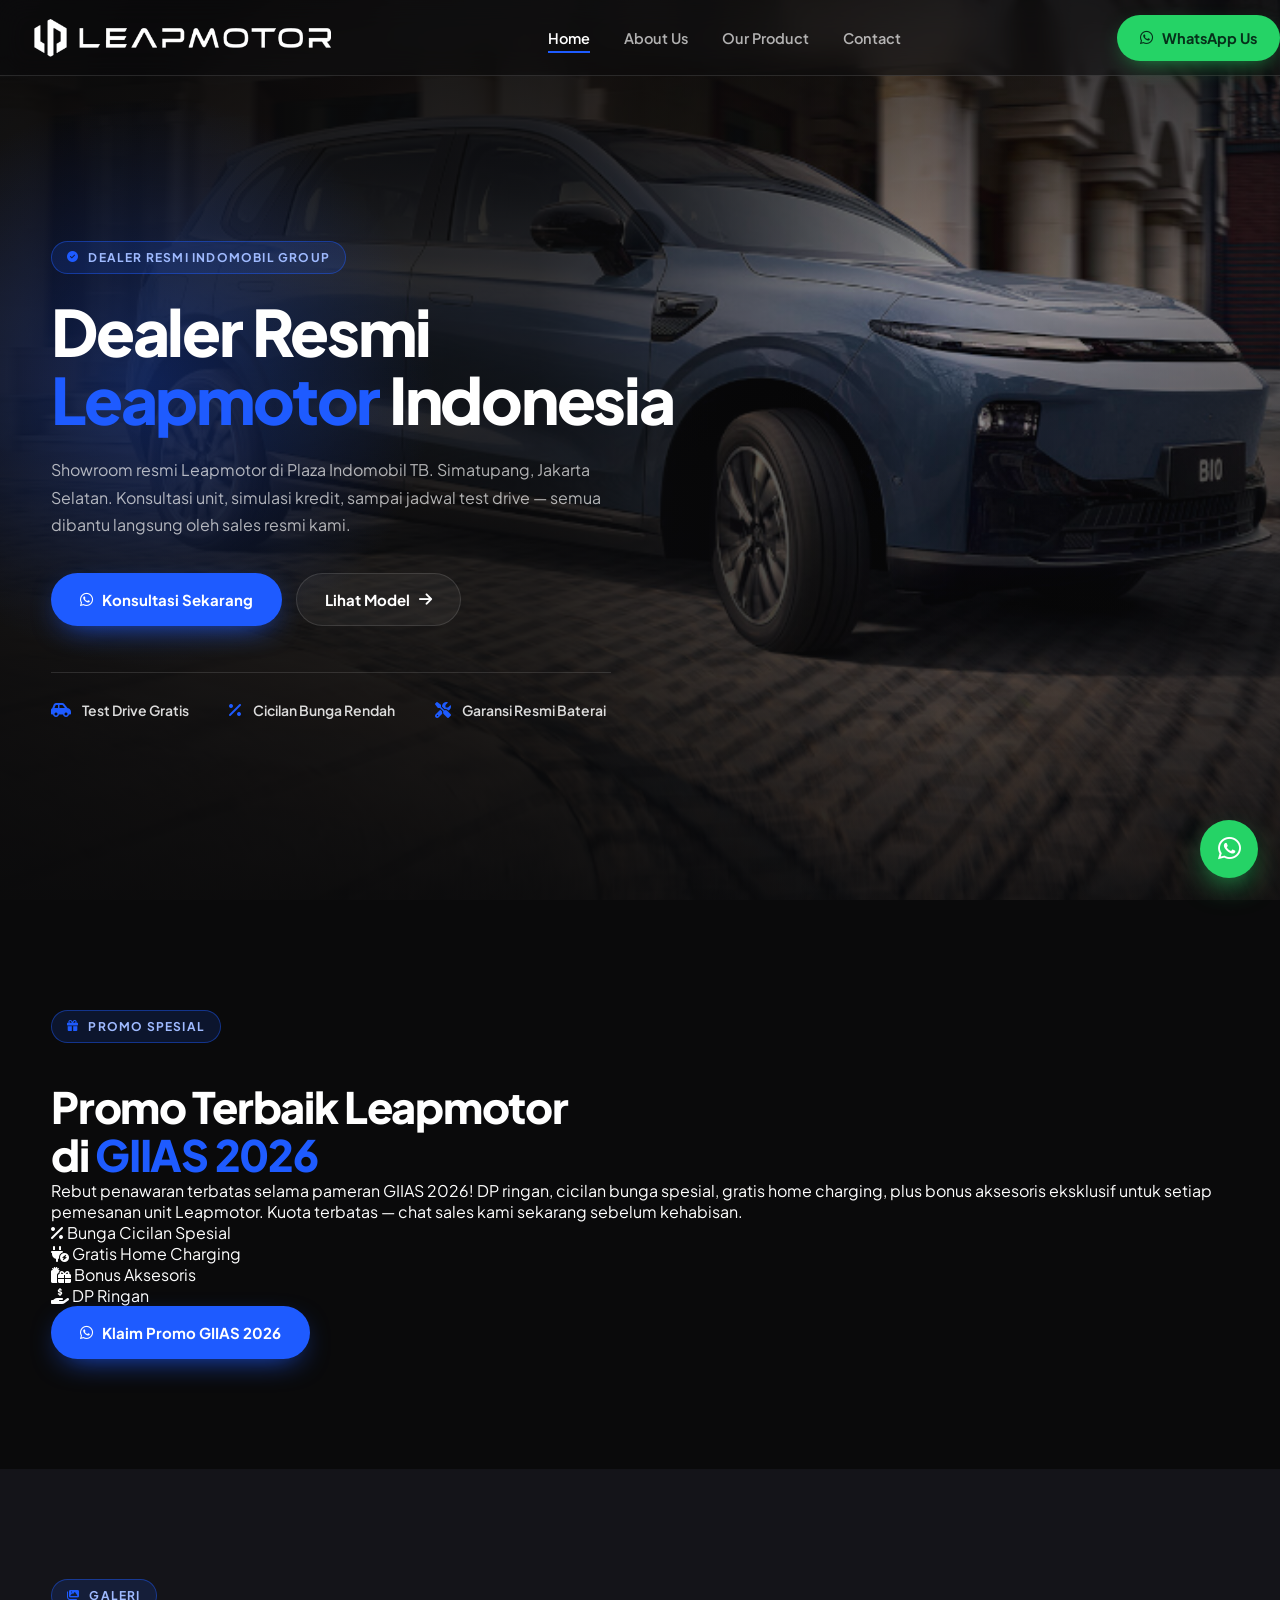
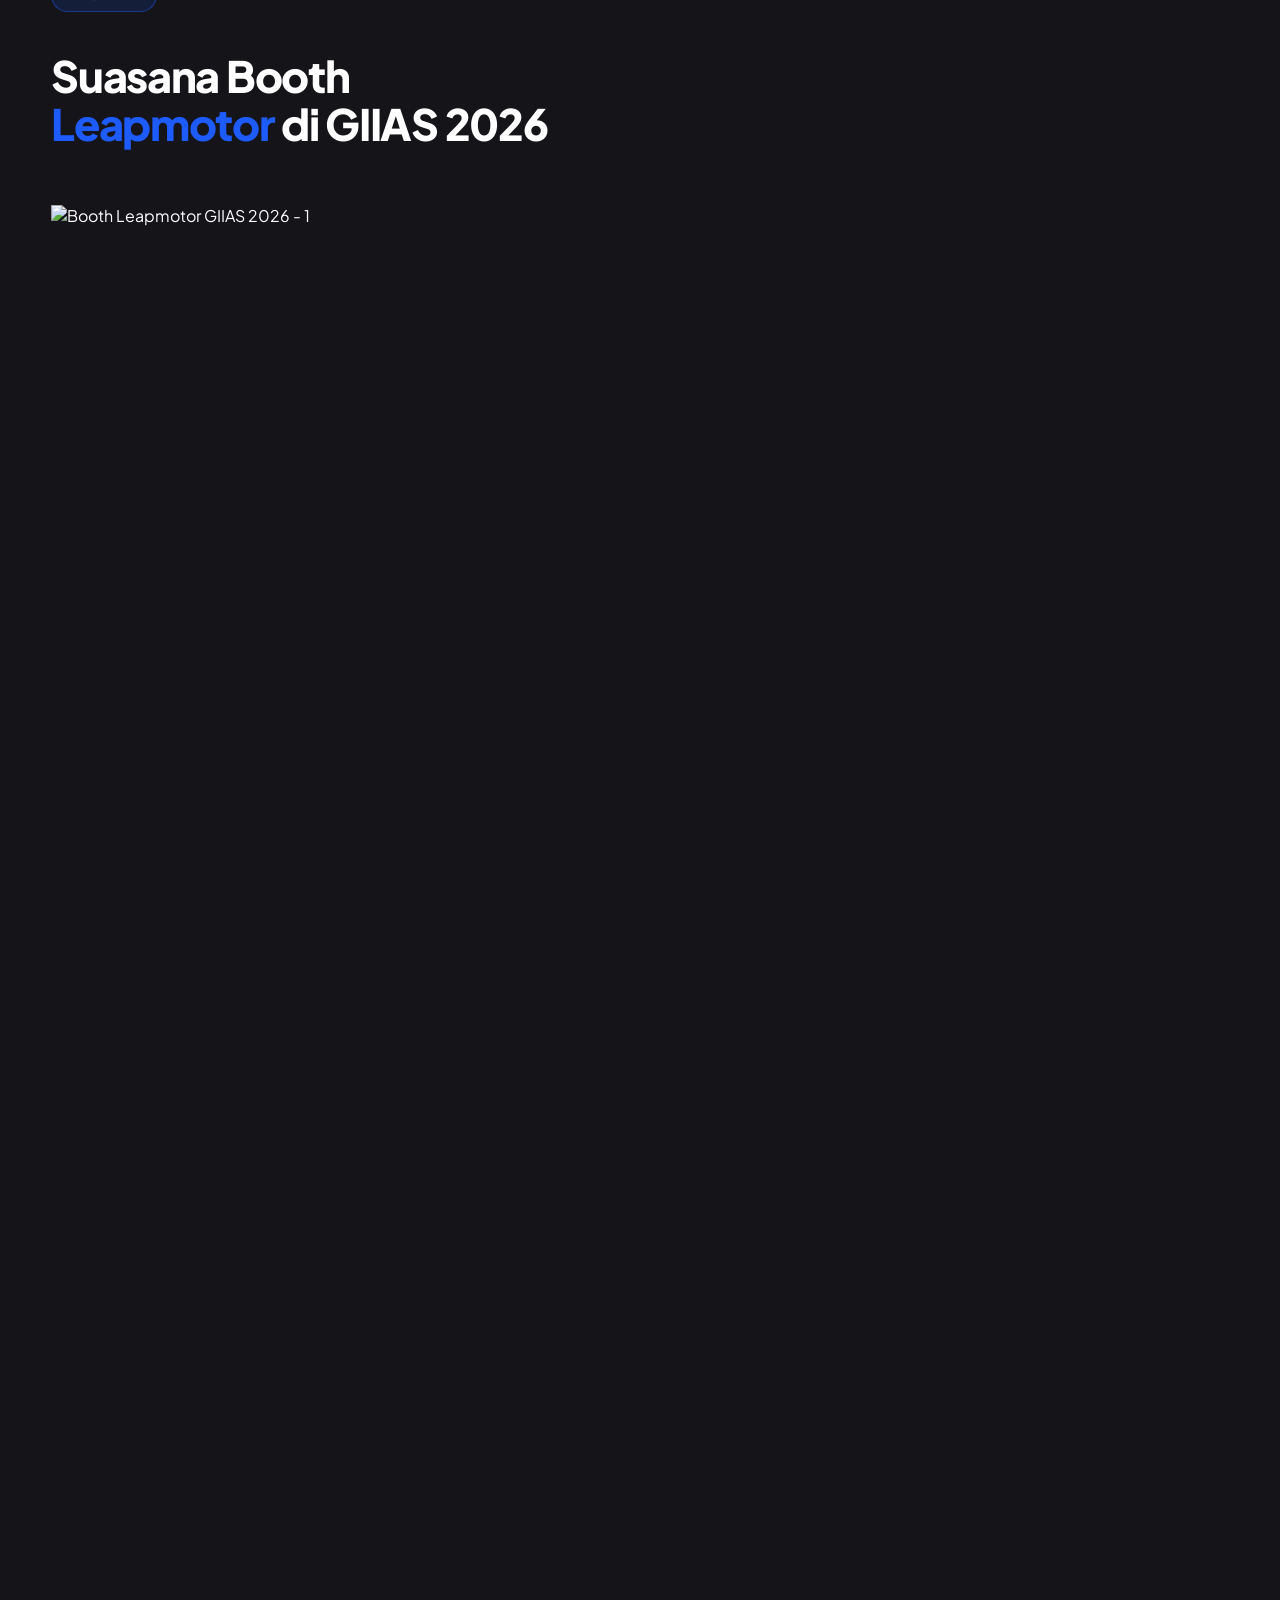
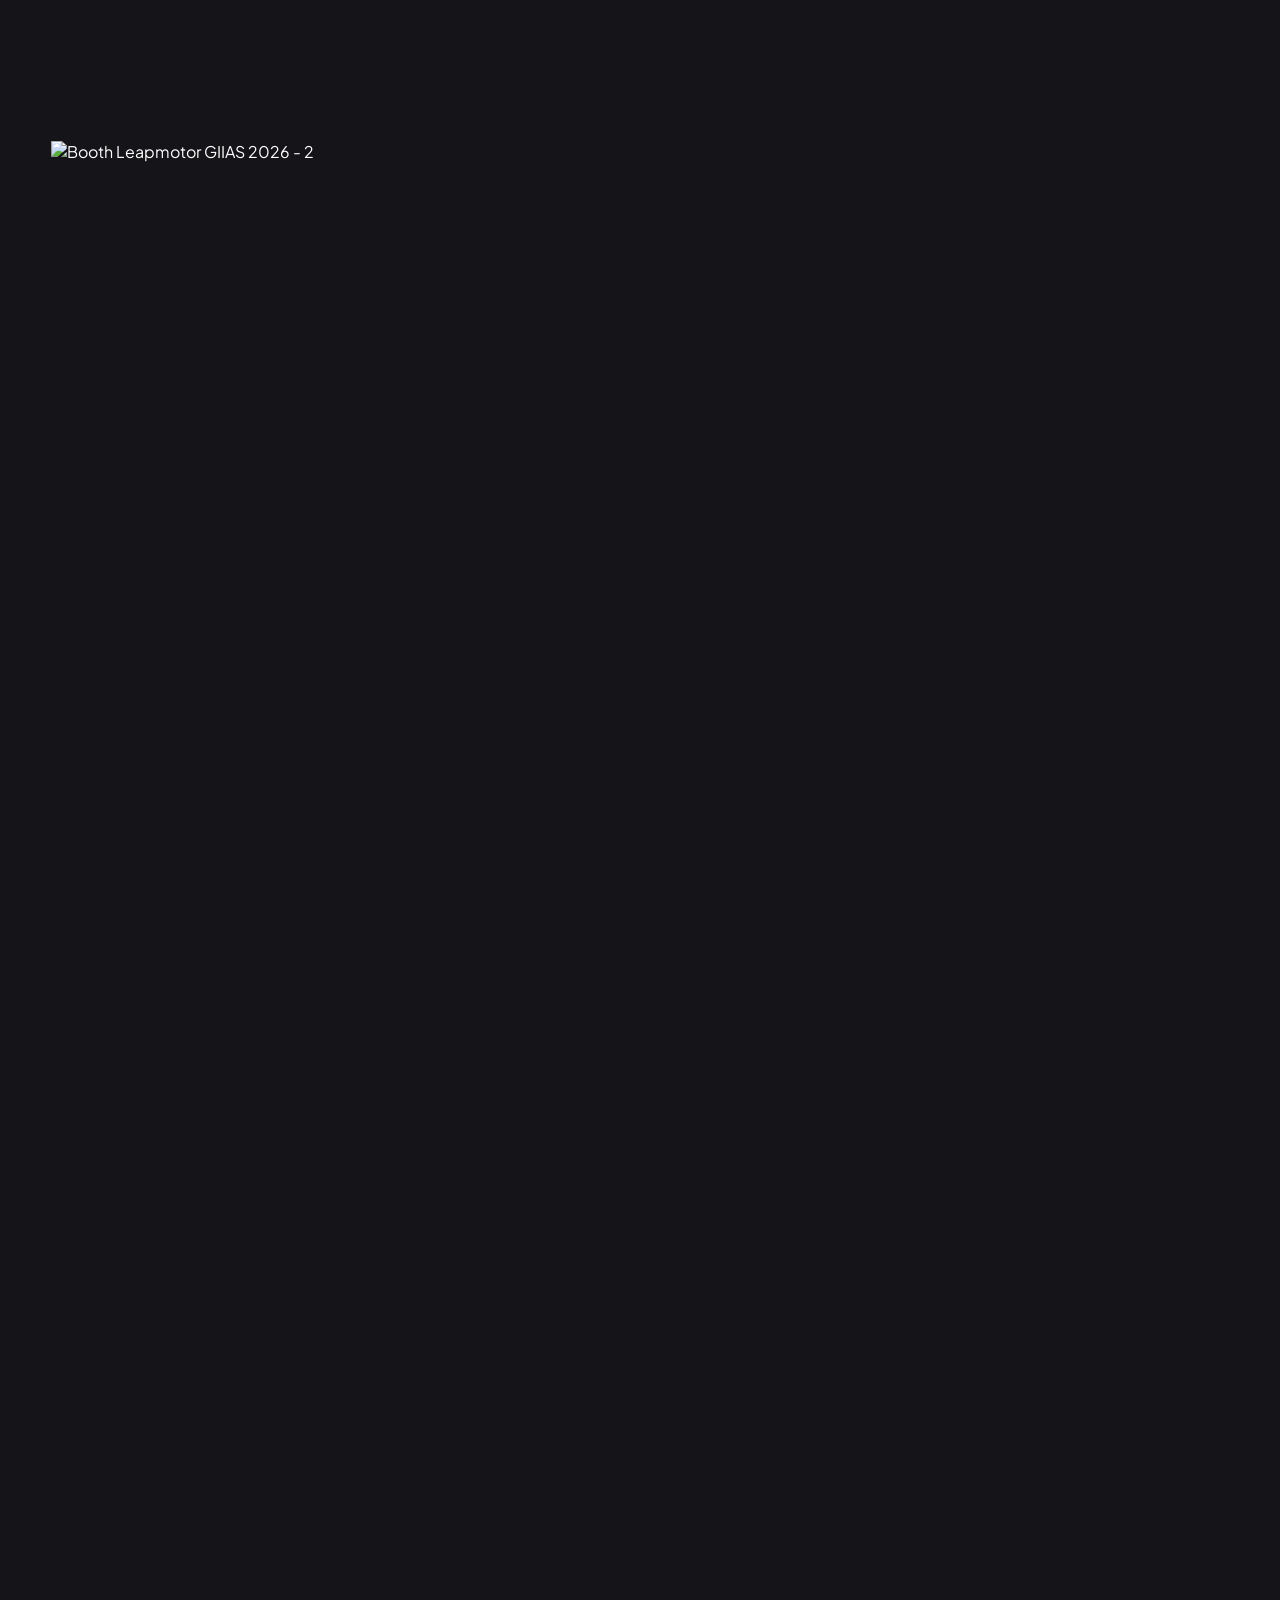
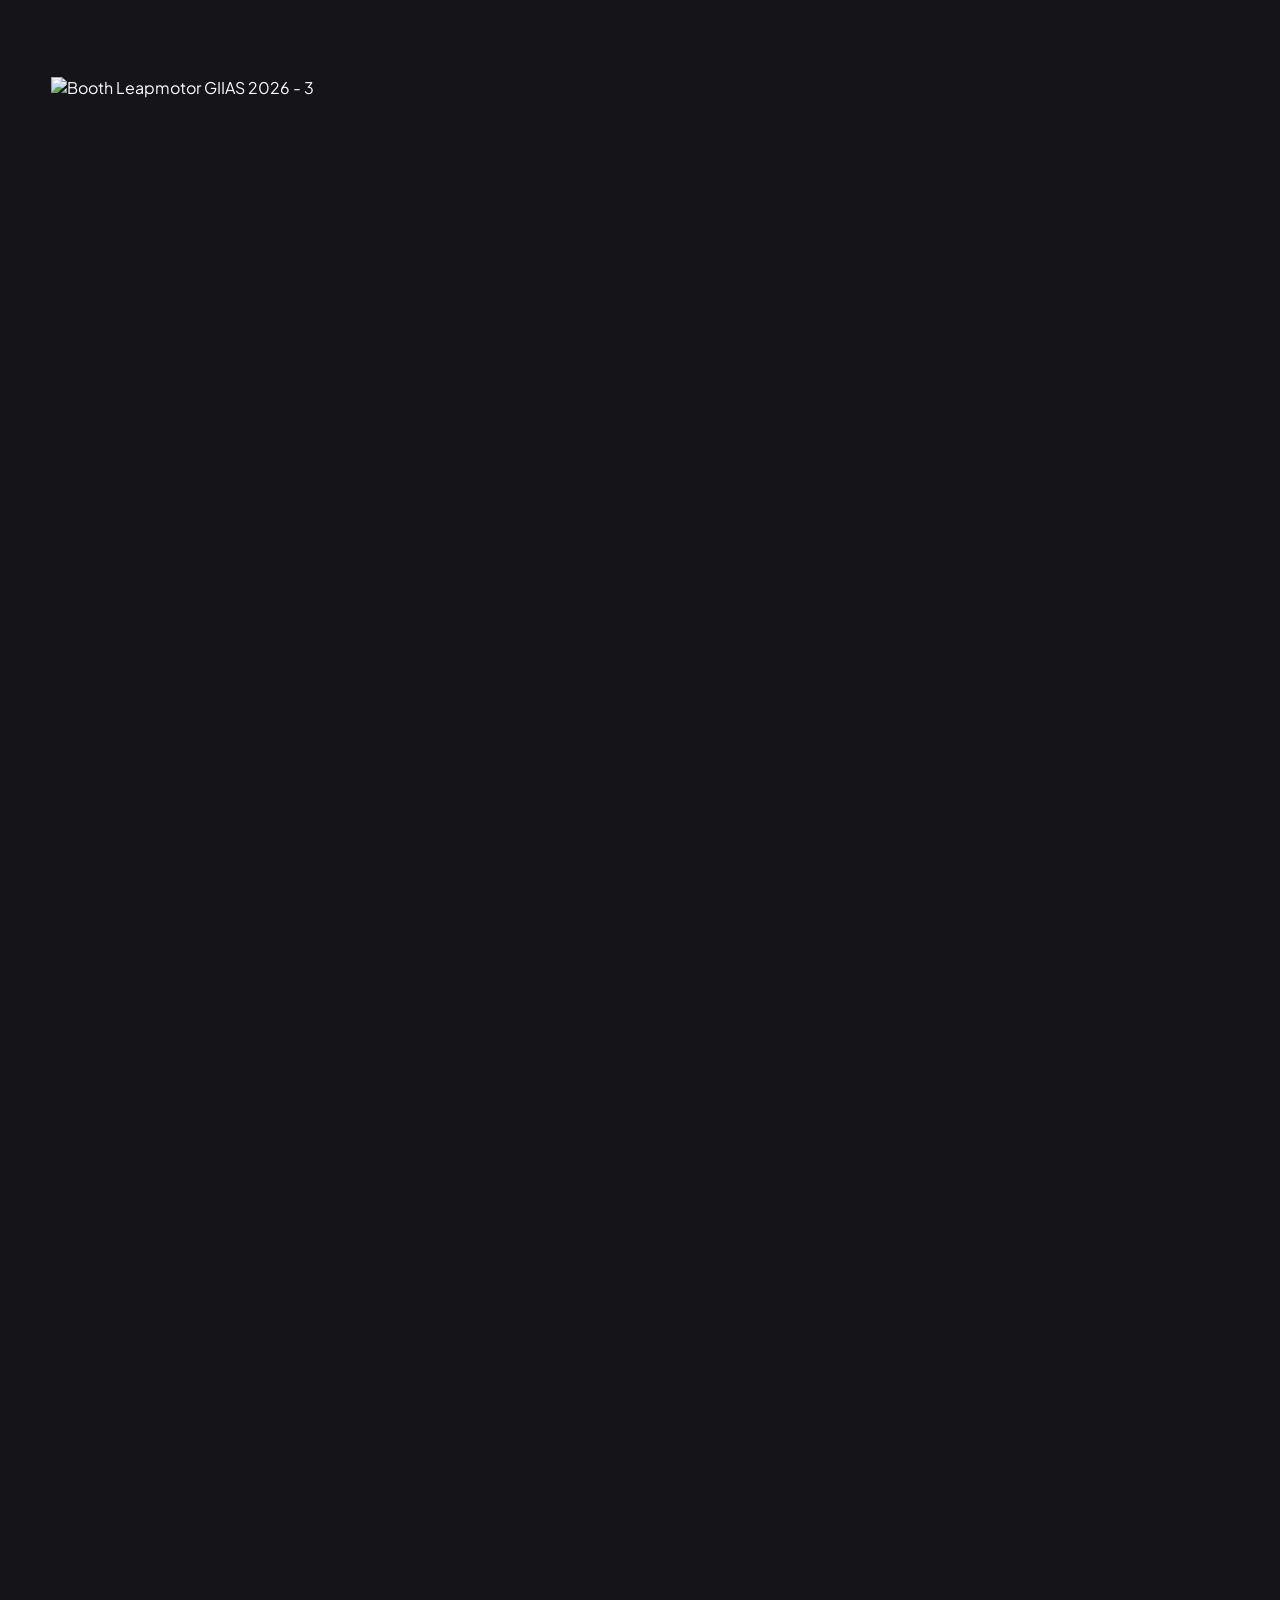
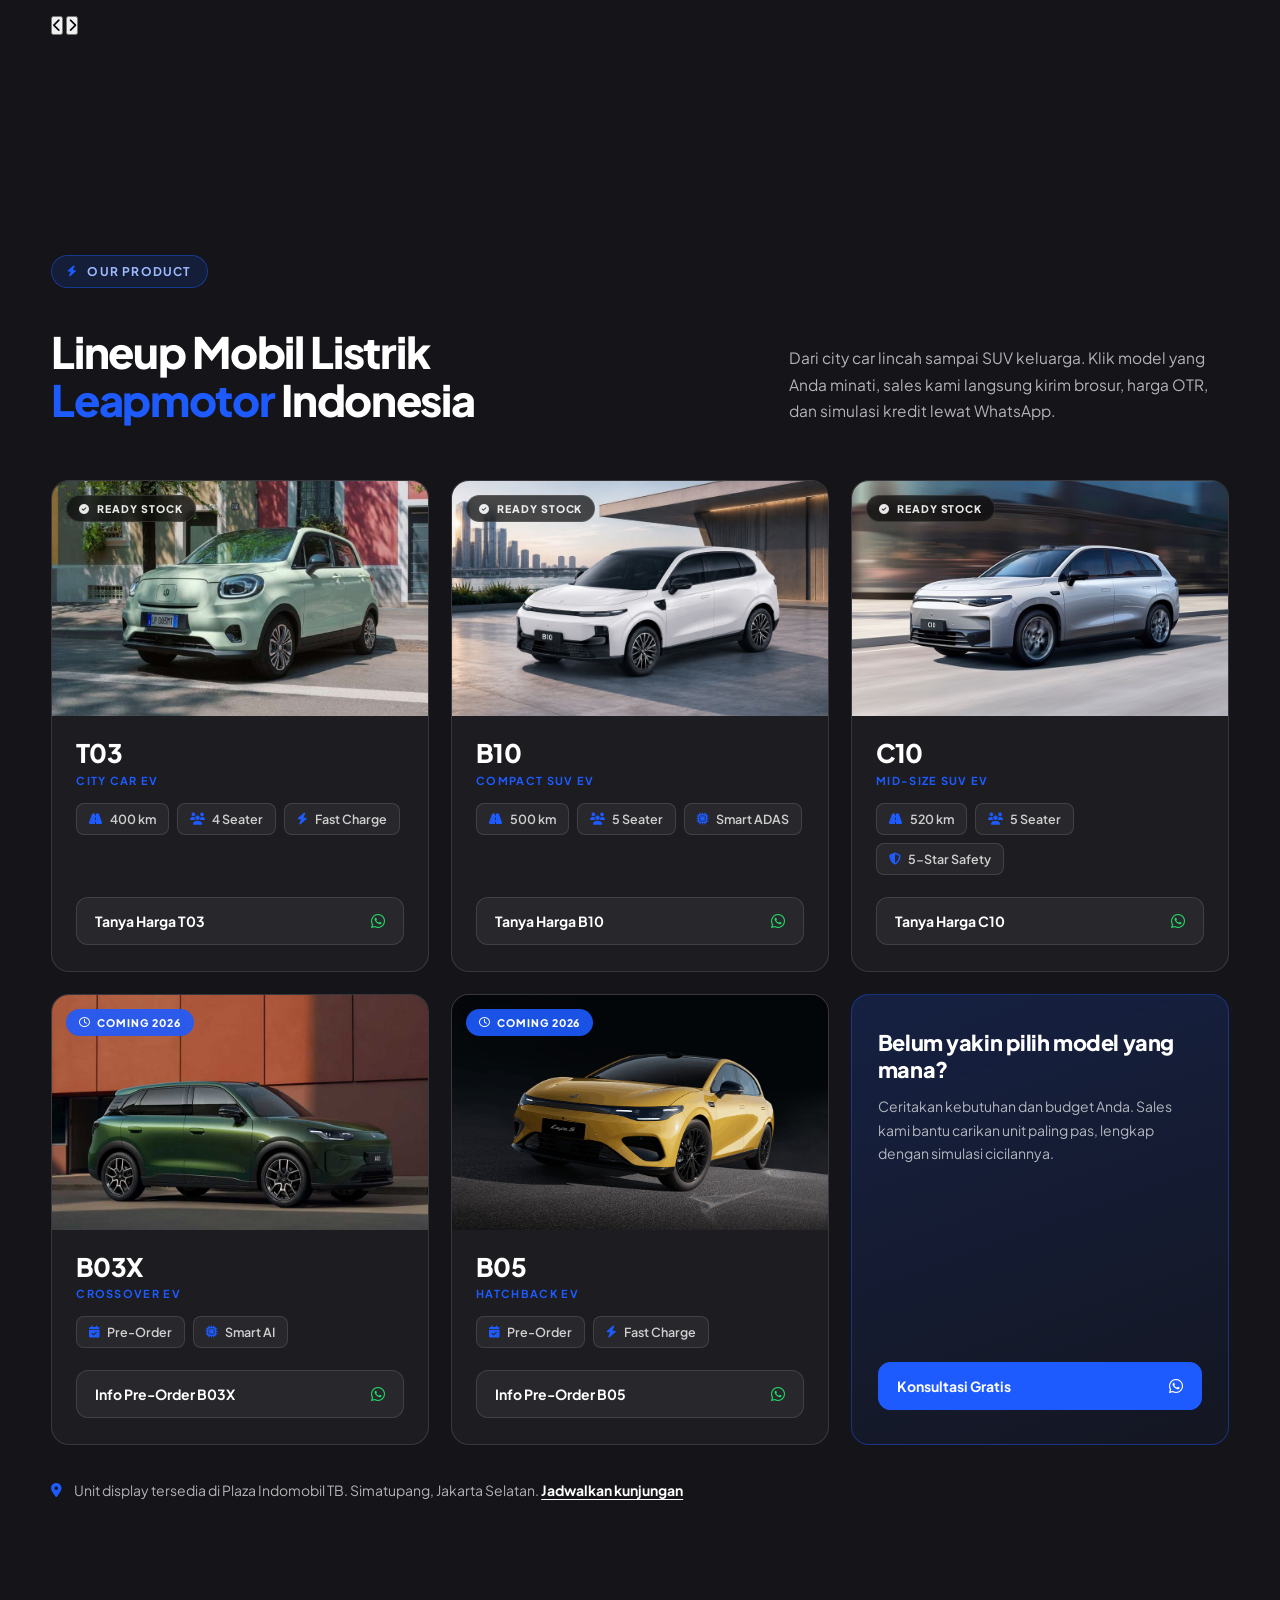
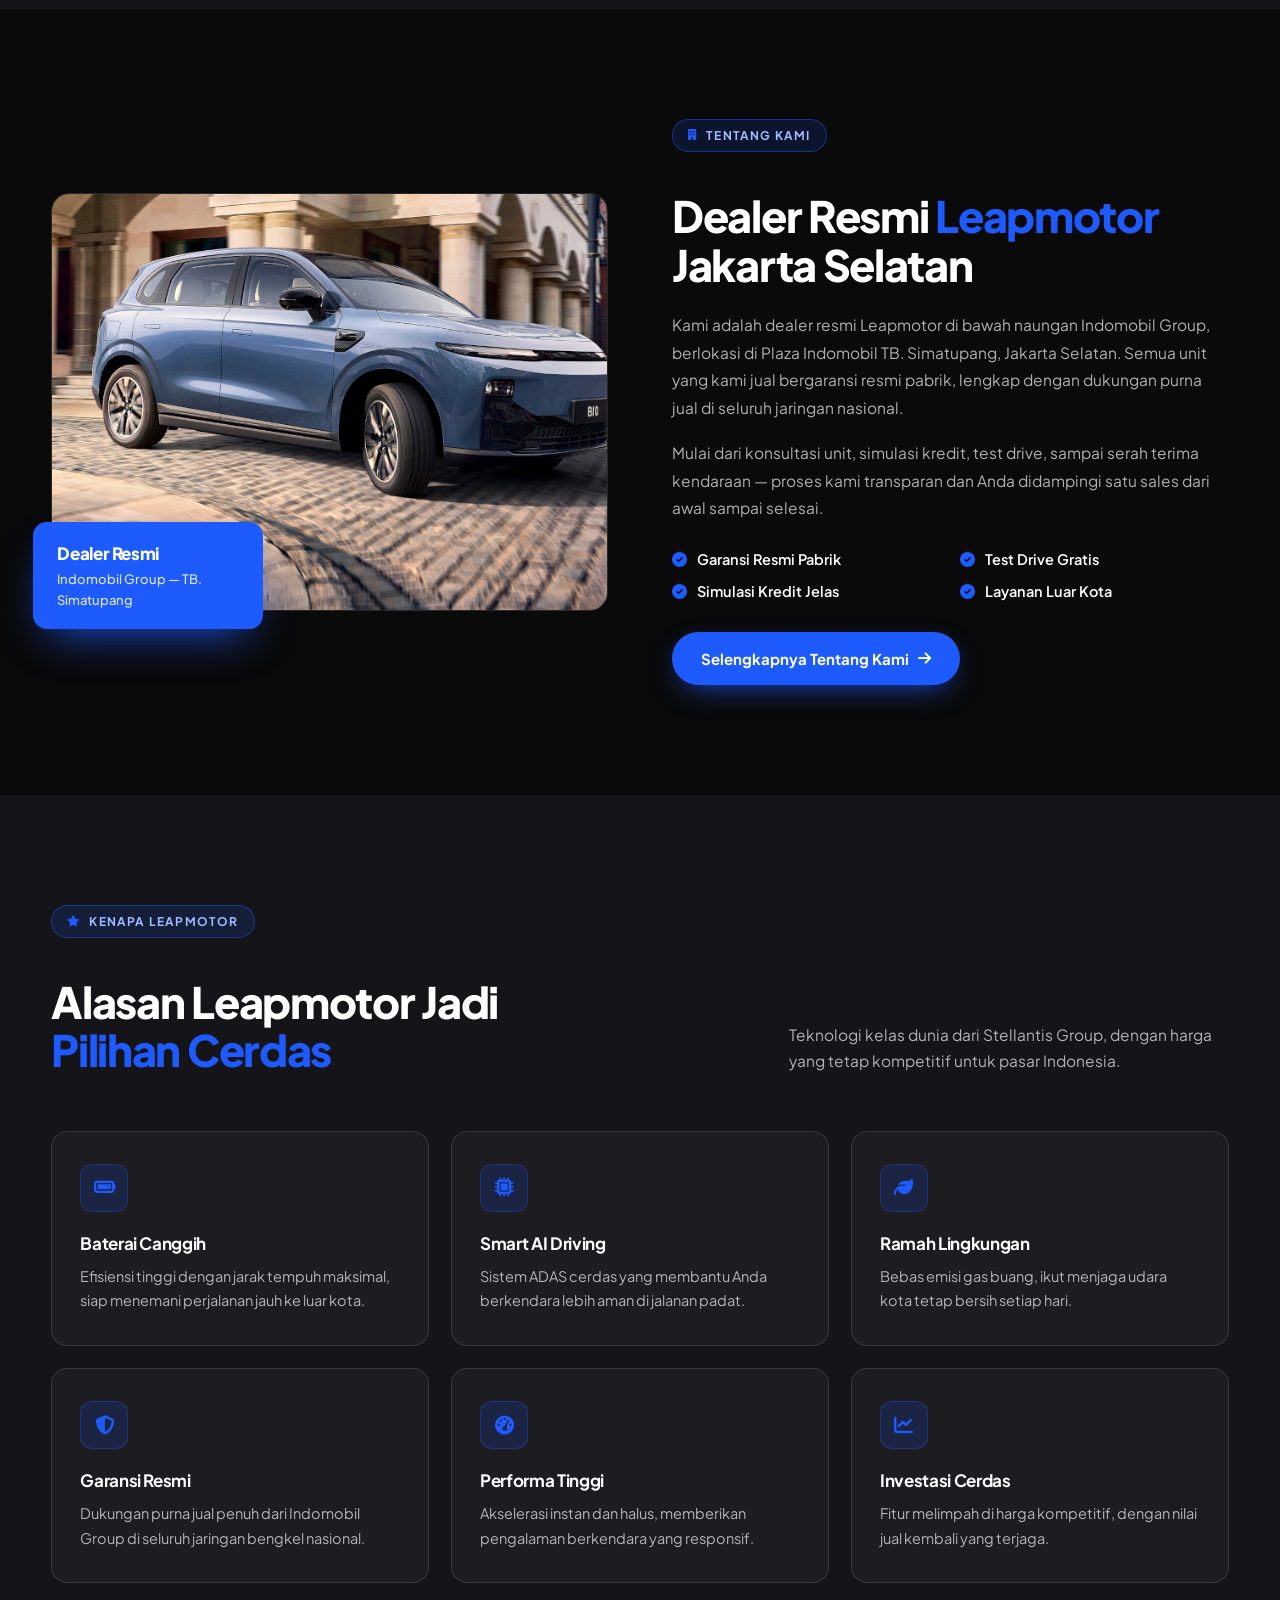
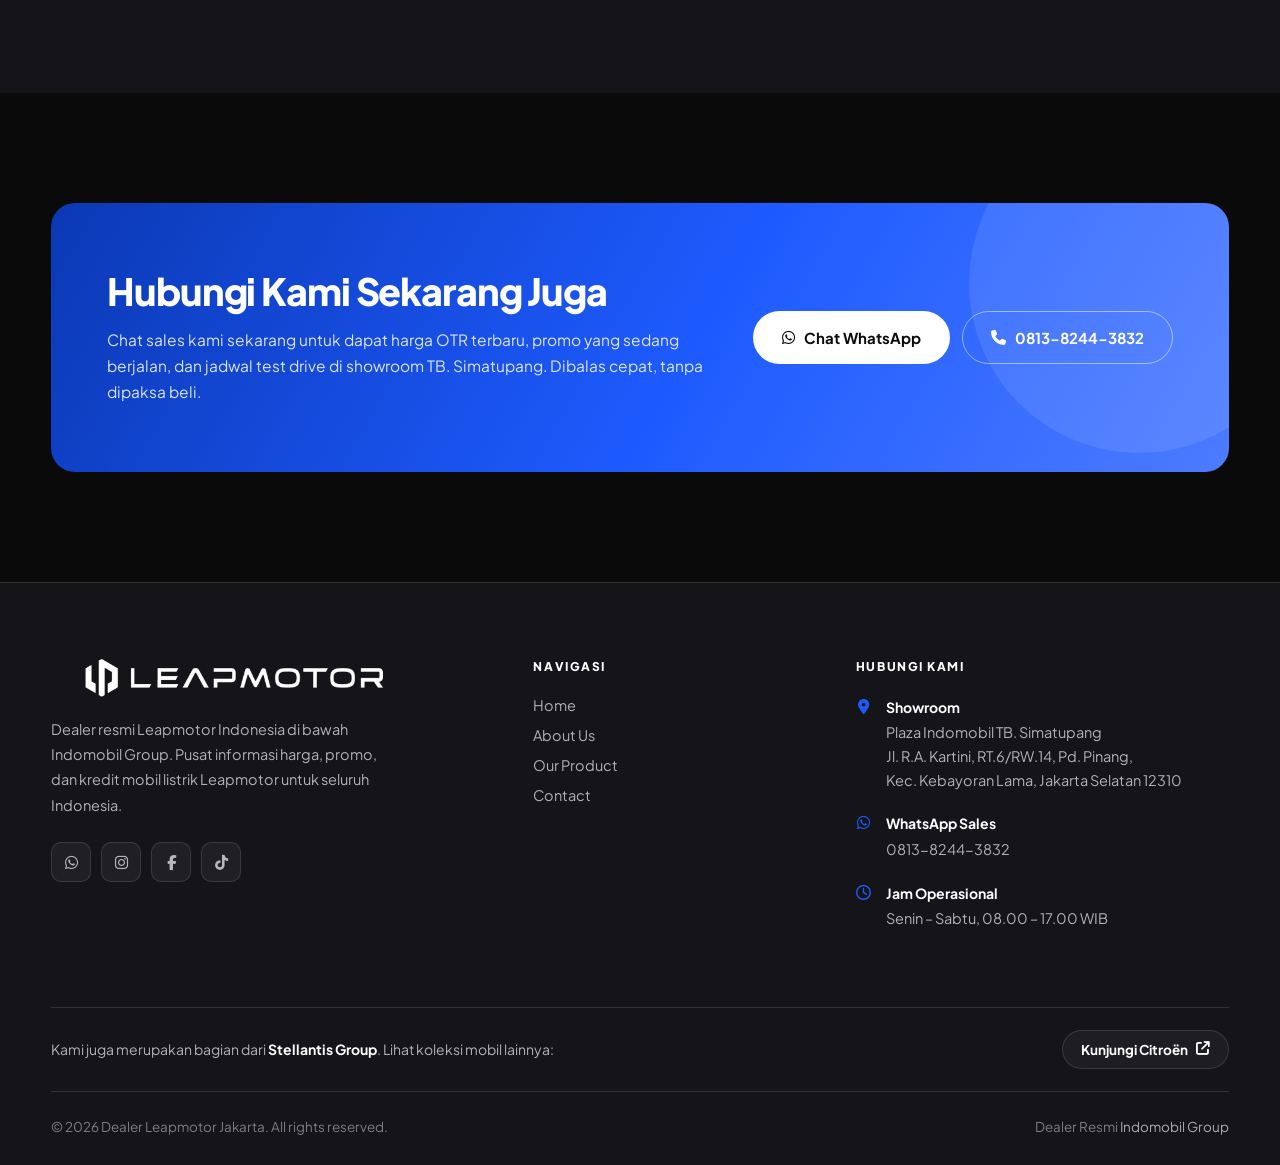
==== commit 81e3c1c9: "Update index.html" ====
--- a/index.html
+++ b/index.html
@@ -74,6 +74,55 @@
   </div>
 </section>
 
+<!-- ============ PROMO GIIAS 2026 ============ -->
+<section class="section giias">
+  <div class="wrap">
+    <div class="giias__inner">
+      <span class="eyebrow"><i class="fa-solid fa-gift"></i> Promo Spesial</span>
+      <h2 class="section__title">Promo Terbaik Leapmotor di <em>GIIAS 2026</em></h2>
+      <p>
+        Rebut penawaran terbatas selama pameran GIIAS 2026! DP ringan, cicilan bunga spesial,
+        gratis home charging, plus bonus aksesoris eksklusif untuk setiap pemesanan unit
+        Leapmotor. Kuota terbatas &mdash; chat sales kami sekarang sebelum kehabisan.
+      </p>
+      <div class="giias__perks">
+        <div class="giias__perk"><i class="fa-solid fa-percent"></i> Bunga Cicilan Spesial</div>
+        <div class="giias__perk"><i class="fa-solid fa-plug-circle-bolt"></i> Gratis Home Charging</div>
+        <div class="giias__perk"><i class="fa-solid fa-gifts"></i> Bonus Aksesoris</div>
+        <div class="giias__perk"><i class="fa-solid fa-hand-holding-dollar"></i> DP Ringan</div>
+      </div>
+      <a href="https://wa.me/6281382443832?text=Halo%2C%20saya%20mau%20info%20promo%20Leapmotor%20di%20GIIAS%202026" target="_blank" class="btn btn--primary btn--lg">
+        <i class="fa-brands fa-whatsapp"></i> Klaim Promo GIIAS 2026
+      </a>
+    </div>
+  </div>
+</section>
+
+<!-- ============ IMAGE SLIDER ============ -->
+<section class="section section--alt">
+  <div class="wrap">
+    <div class="section__head">
+      <div>
+        <span class="eyebrow"><i class="fa-solid fa-images"></i> Galeri</span>
+        <h2 class="section__title">Suasana Booth <em>Leapmotor</em> di GIIAS 2026</h2>
+      </div>
+    </div>
+
+    <div class="slider" id="slider">
+      <div class="slider__track" id="sliderTrack">
+        <div class="slide"><img src="assets/giias-1.jpg" alt="Booth Leapmotor GIIAS 2026 - 1" width="1024" height="1536"></div>
+        <div class="slide"><img src="assets/giias-2.jpg" alt="Booth Leapmotor GIIAS 2026 - 2" width="1024" height="1536"></div>
+        <div class="slide"><img src="assets/giias-3.jpg" alt="Booth Leapmotor GIIAS 2026 - 3" width="1024" height="1536"></div>
+      </div>
+
+      <button class="slider__btn slider__btn--prev" id="sliderPrev" aria-label="Sebelumnya"><i class="fa-solid fa-chevron-left"></i></button>
+      <button class="slider__btn slider__btn--next" id="sliderNext" aria-label="Berikutnya"><i class="fa-solid fa-chevron-right"></i></button>
+
+      <div class="slider__dots" id="sliderDots"></div>
+    </div>
+  </div>
+</section>
+  
 <!-- ============ OUR PRODUCT ============ -->
 <section class="section section--alt">
   <div class="wrap">
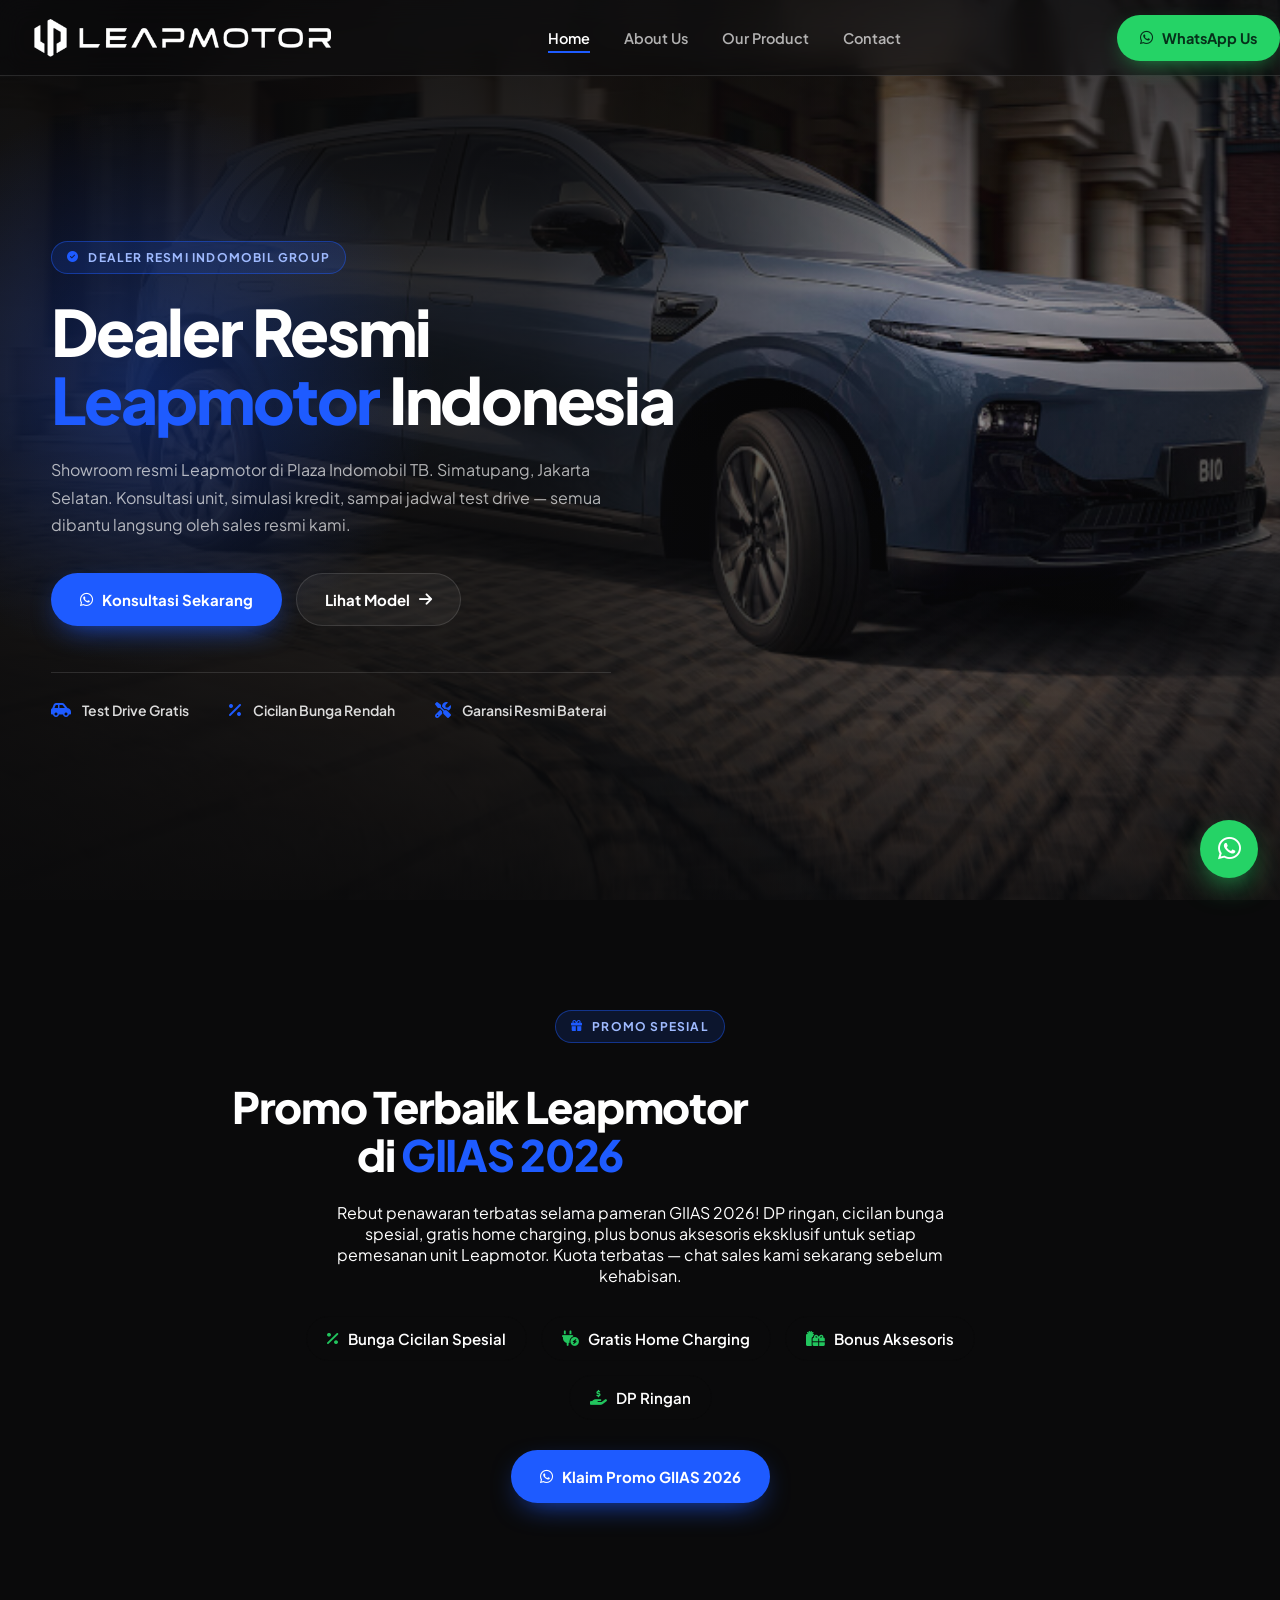
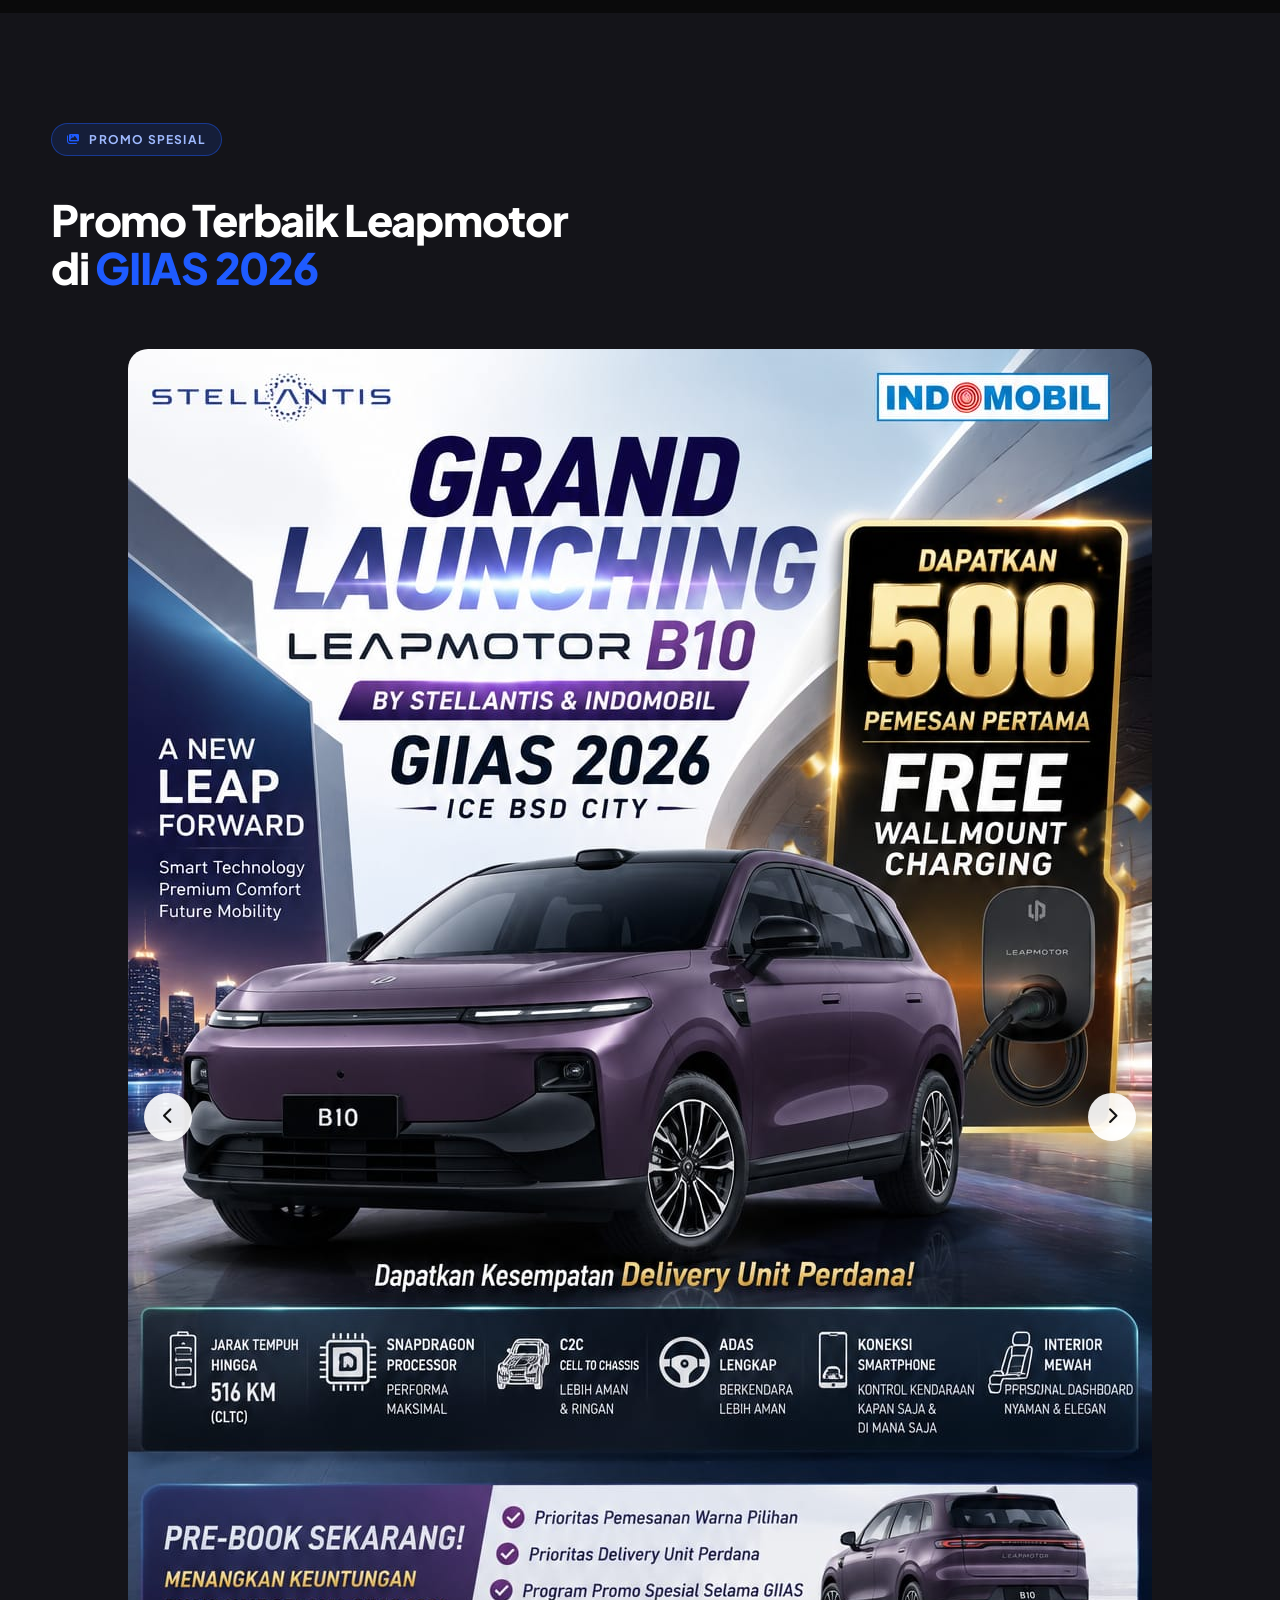
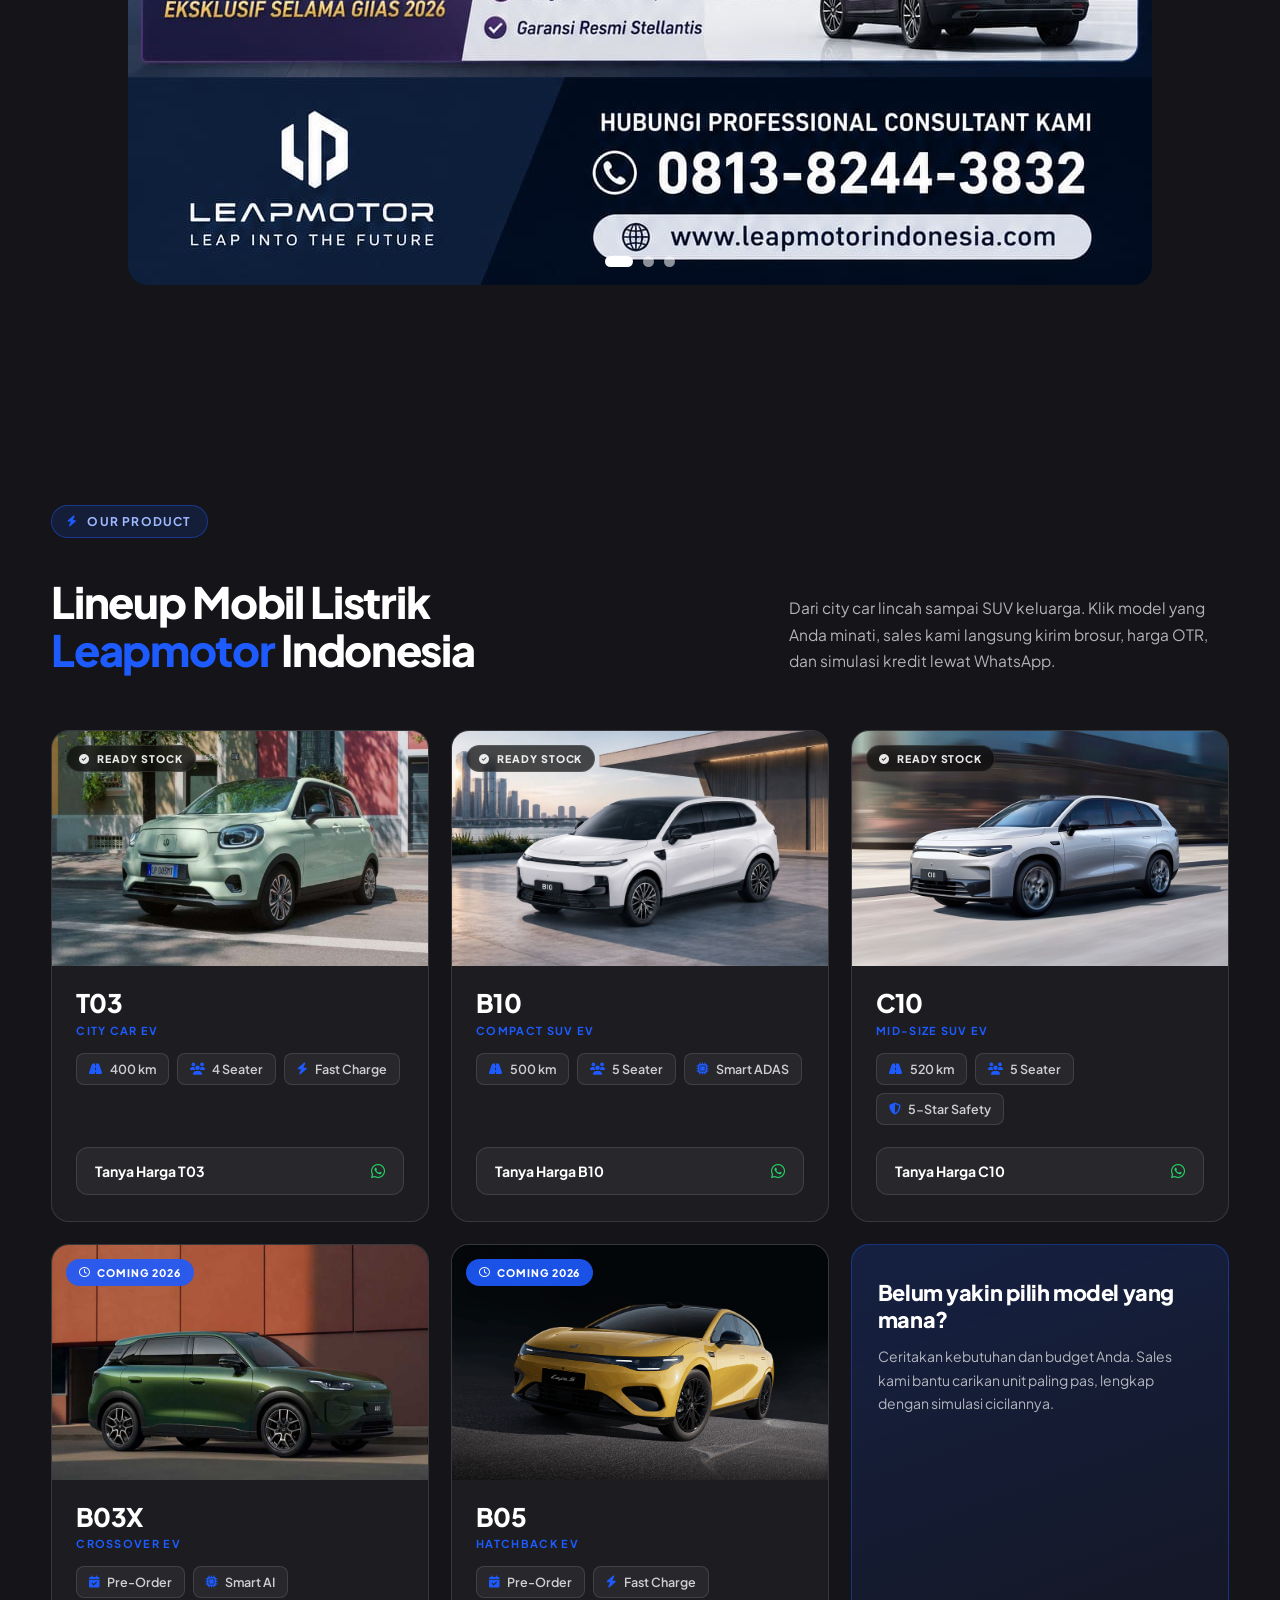
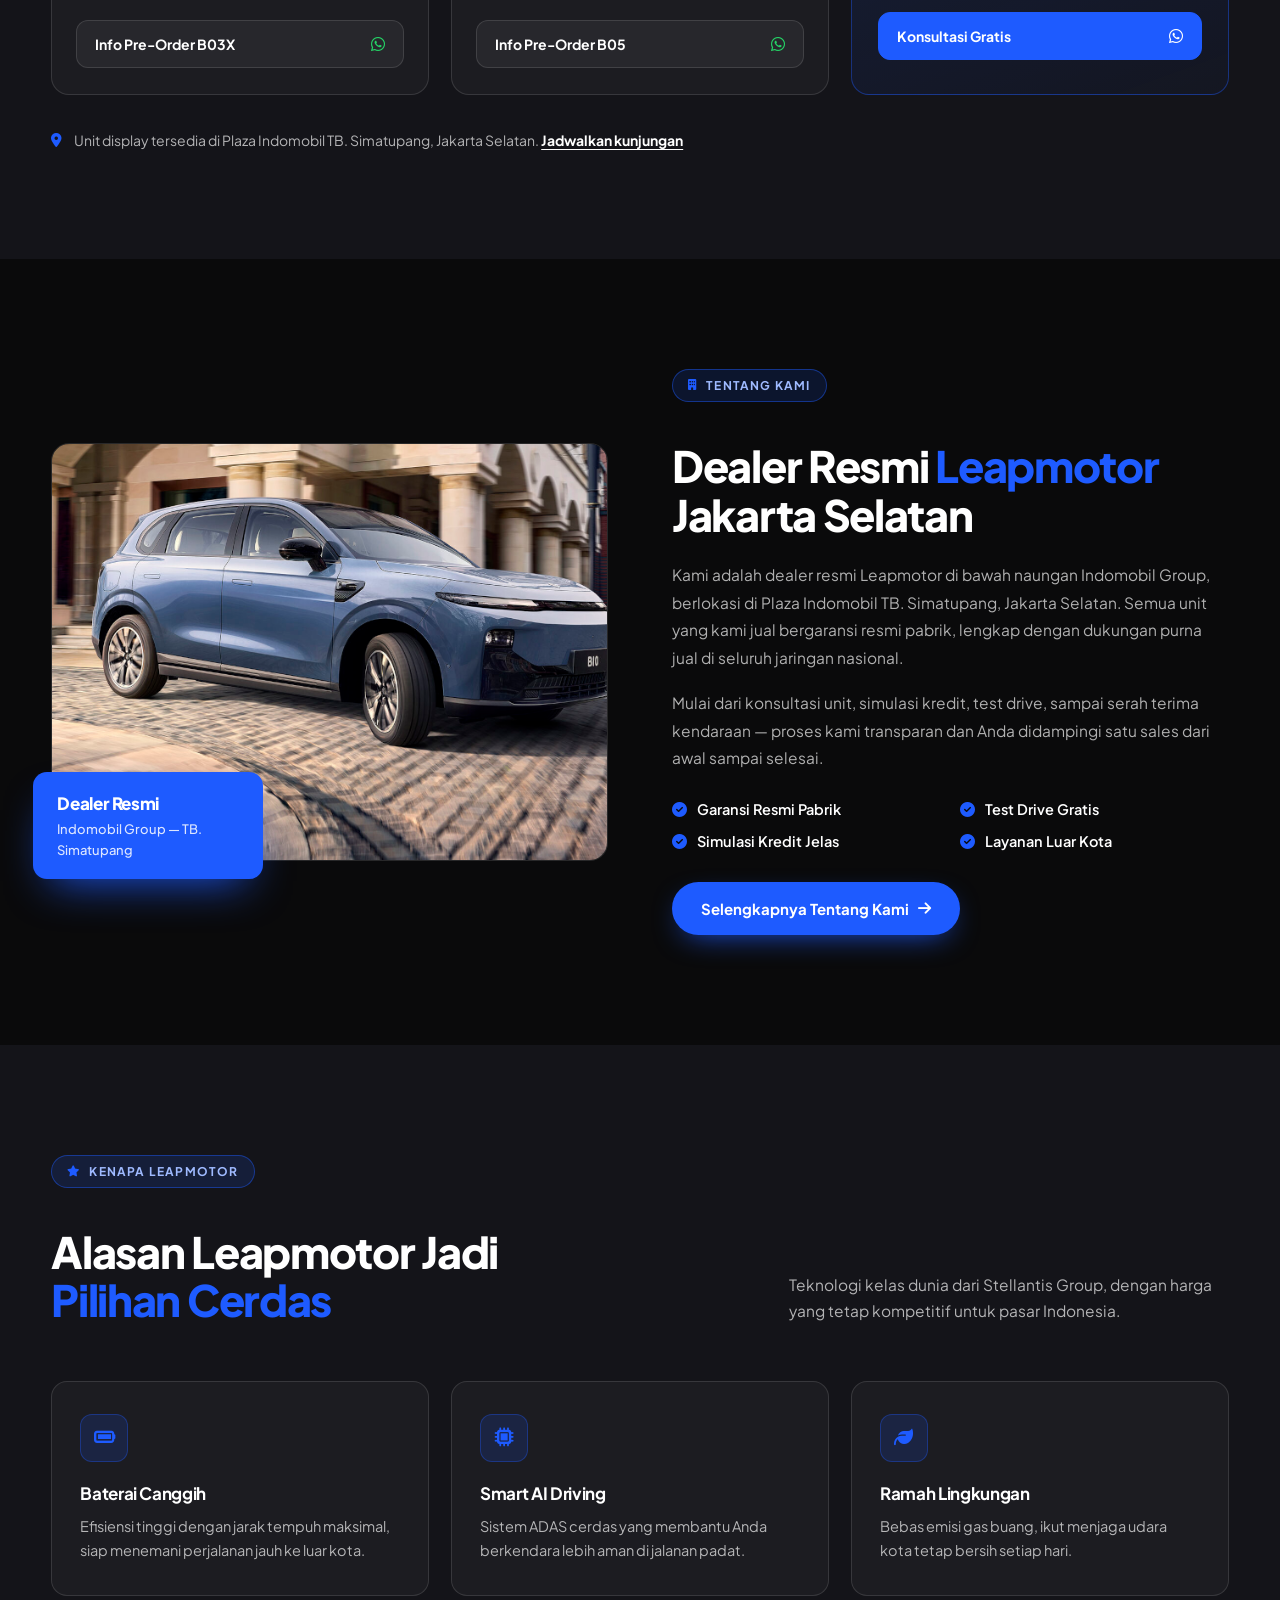
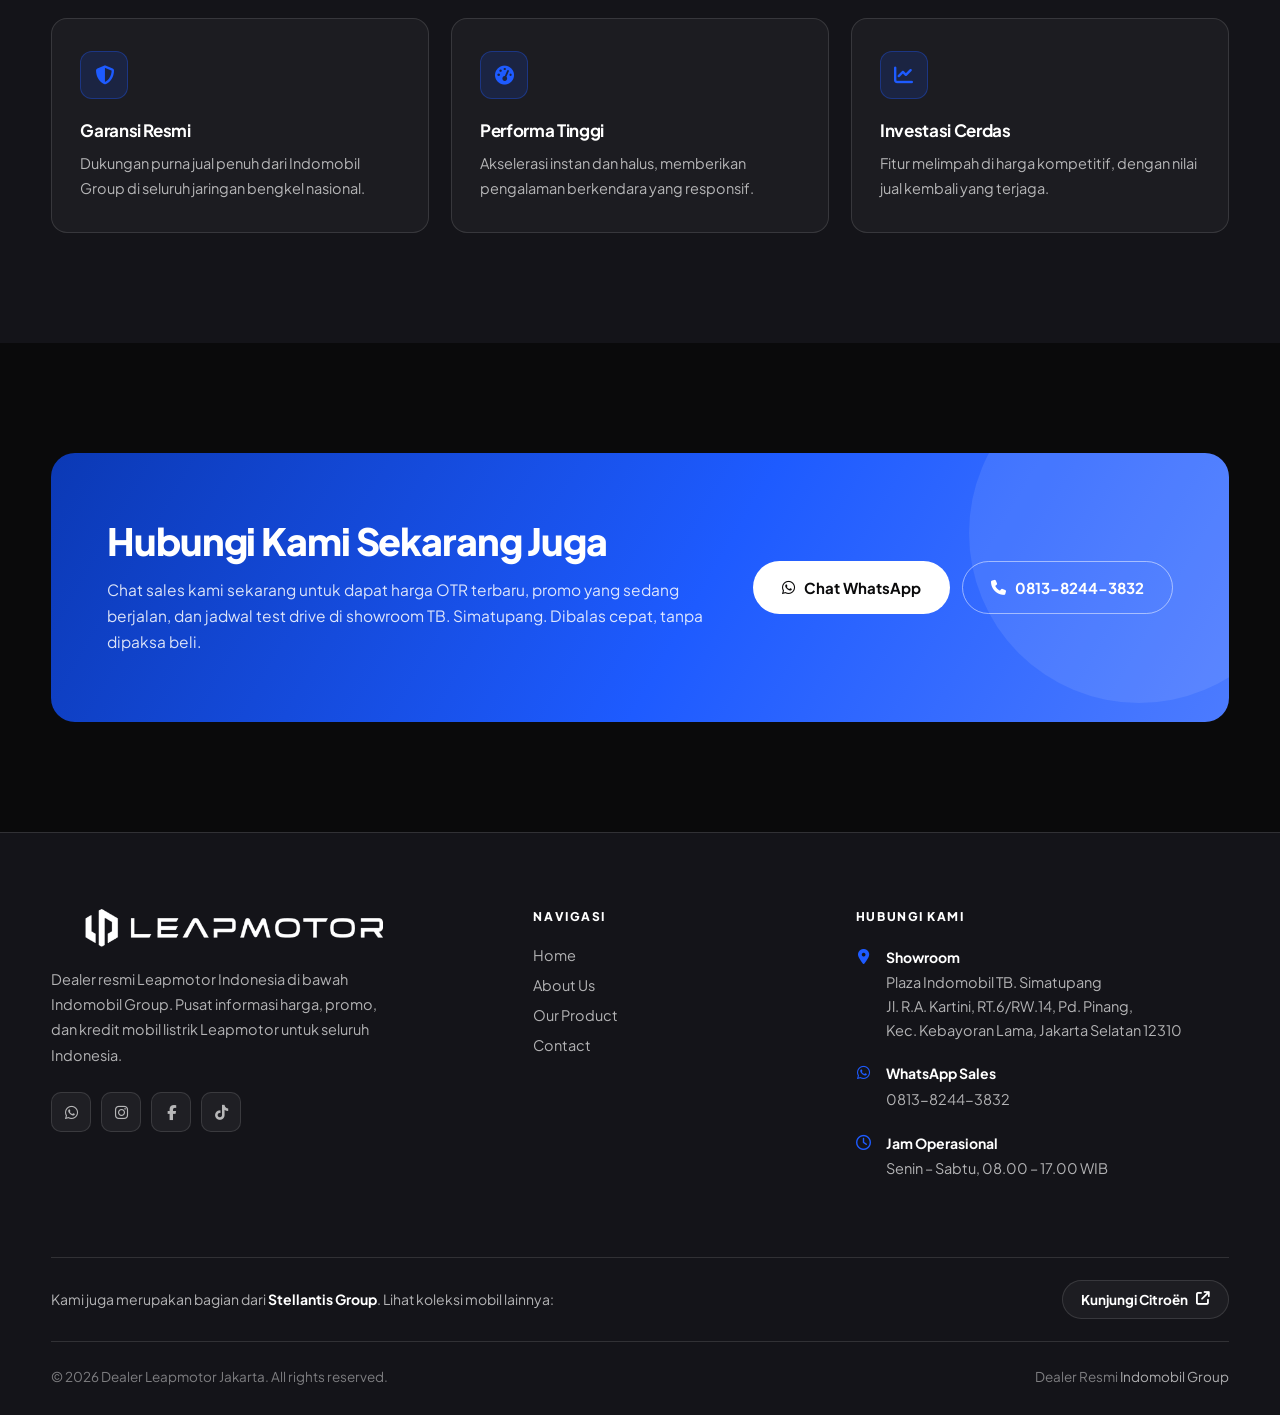
==== commit c08a269d: "Update index.html" ====
--- a/index.html
+++ b/index.html
@@ -103,8 +103,8 @@
   <div class="wrap">
     <div class="section__head">
       <div>
-        <span class="eyebrow"><i class="fa-solid fa-images"></i> Galeri</span>
-        <h2 class="section__title">Suasana Booth <em>Leapmotor</em> di GIIAS 2026</h2>
+        <span class="eyebrow"><i class="fa-solid fa-images"></i> Promo Spesial</span>
+        <h2 class="section__title">Promo Terbaik Leapmotor di <em>GIIAS 2026</em></h2>
       </div>
     </div>
 
--- a/assets/style.css
+++ b/assets/style.css
@@ -49,6 +49,26 @@
 .btn--white:hover{transform:translateY(-2px);background:#EDF1FF}
 .btn--outline{background:transparent;color:#fff;border-color:rgba(255,255,255,.5)}
 .btn--outline:hover{background:rgba(255,255,255,.14);transform:translateY(-2px)}
+
+/* ===== PROMO GIIAS ===== */
+.giias__inner{max-width:820px;margin:0 auto;text-align:center}
+.giias__inner p{margin:22px auto 0;max-width:640px}
+.giias__perks{display:flex;flex-wrap:wrap;justify-content:center;gap:14px;margin:30px 0}
+.giias__perk{display:inline-flex;align-items:center;gap:9px;padding:12px 20px;border:1px solid rgba(0,0,0,.1);border-radius:100px;font-weight:600;font-size:.94rem}
+.giias__perk i{color:var(--accent,#22c55e)}
+
+/* ===== IMAGE SLIDER ===== */
+.slider{position:relative;max-width:1024px;margin:0 auto;overflow:hidden;border-radius:20px}
+.slider__track{display:flex;transition:transform .5s ease}
+.slide{min-width:100%;aspect-ratio:1024/1536}
+.slide img{width:100%;height:100%;object-fit:cover;display:block}
+.slider__btn{position:absolute;top:50%;transform:translateY(-50%);width:48px;height:48px;border:none;border-radius:50%;background:rgba(255,255,255,.9);color:#111;font-size:1.05rem;cursor:pointer;display:grid;place-items:center;box-shadow:0 6px 20px rgba(0,0,0,.18);transition:.25s;z-index:2}
+.slider__btn:hover{background:#fff;transform:translateY(-50%) scale(1.08)}
+.slider__btn--prev{left:16px}
+.slider__btn--next{right:16px}
+.slider__dots{position:absolute;bottom:18px;left:50%;transform:translateX(-50%);display:flex;gap:10px;z-index:2}
+.slider__dots button{width:11px;height:11px;border-radius:50%;border:none;background:rgba(255,255,255,.55);cursor:pointer;transition:.25s}
+.slider__dots button.is-active{background:#fff;width:28px;border-radius:100px}
 
 /* ================= NAVBAR ================= */
 .nav{
